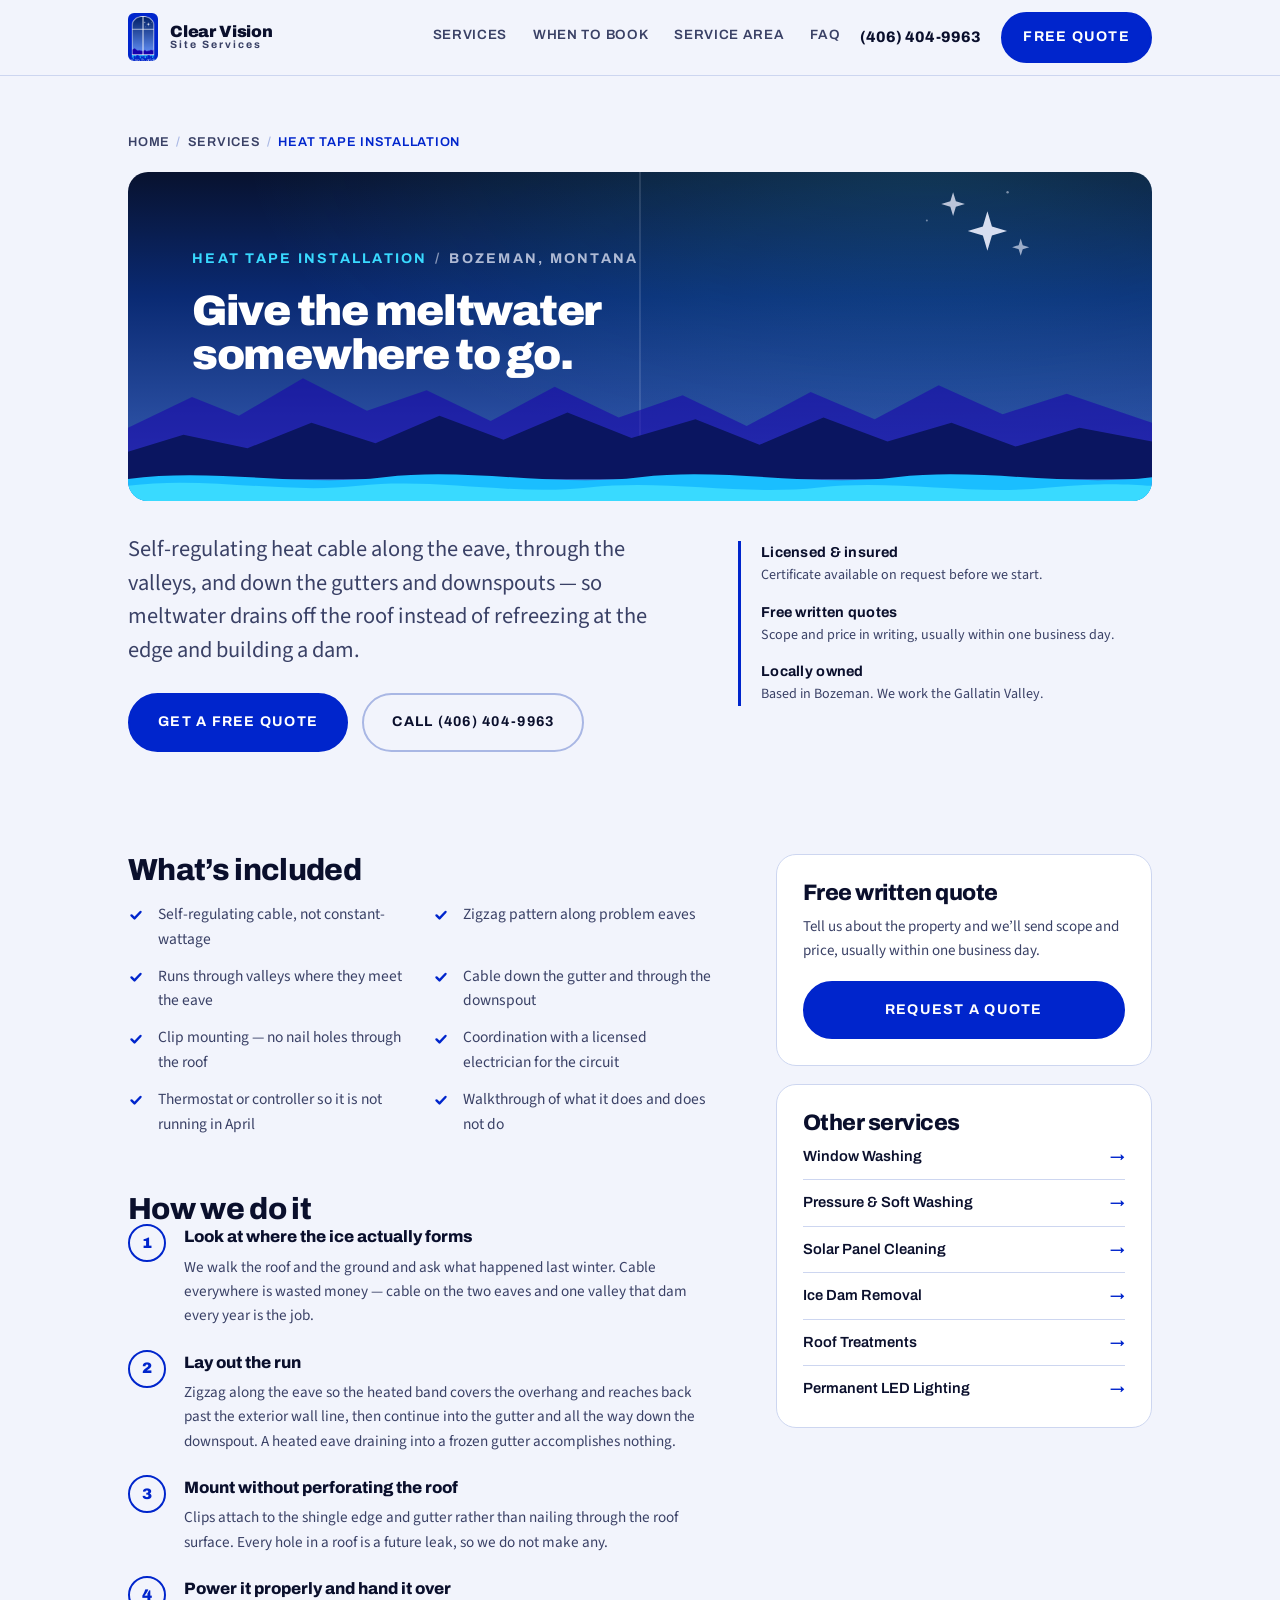
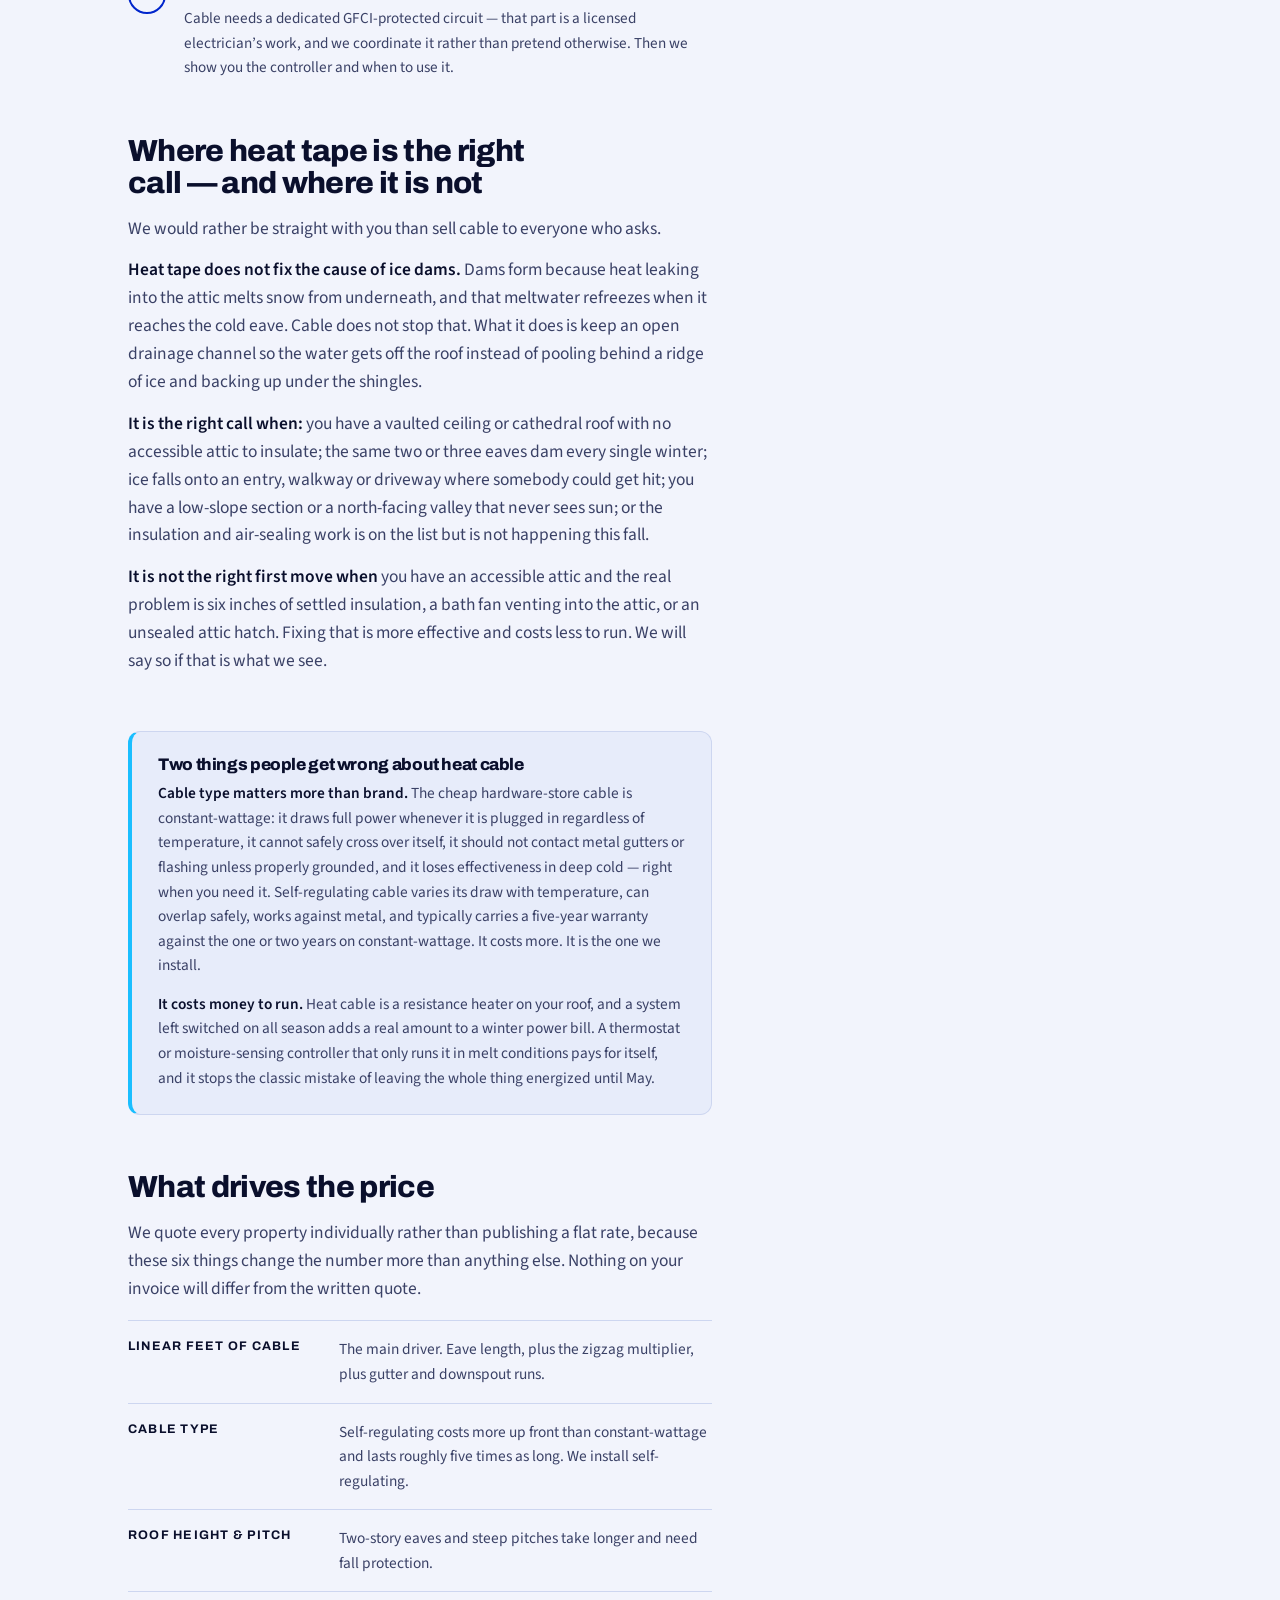
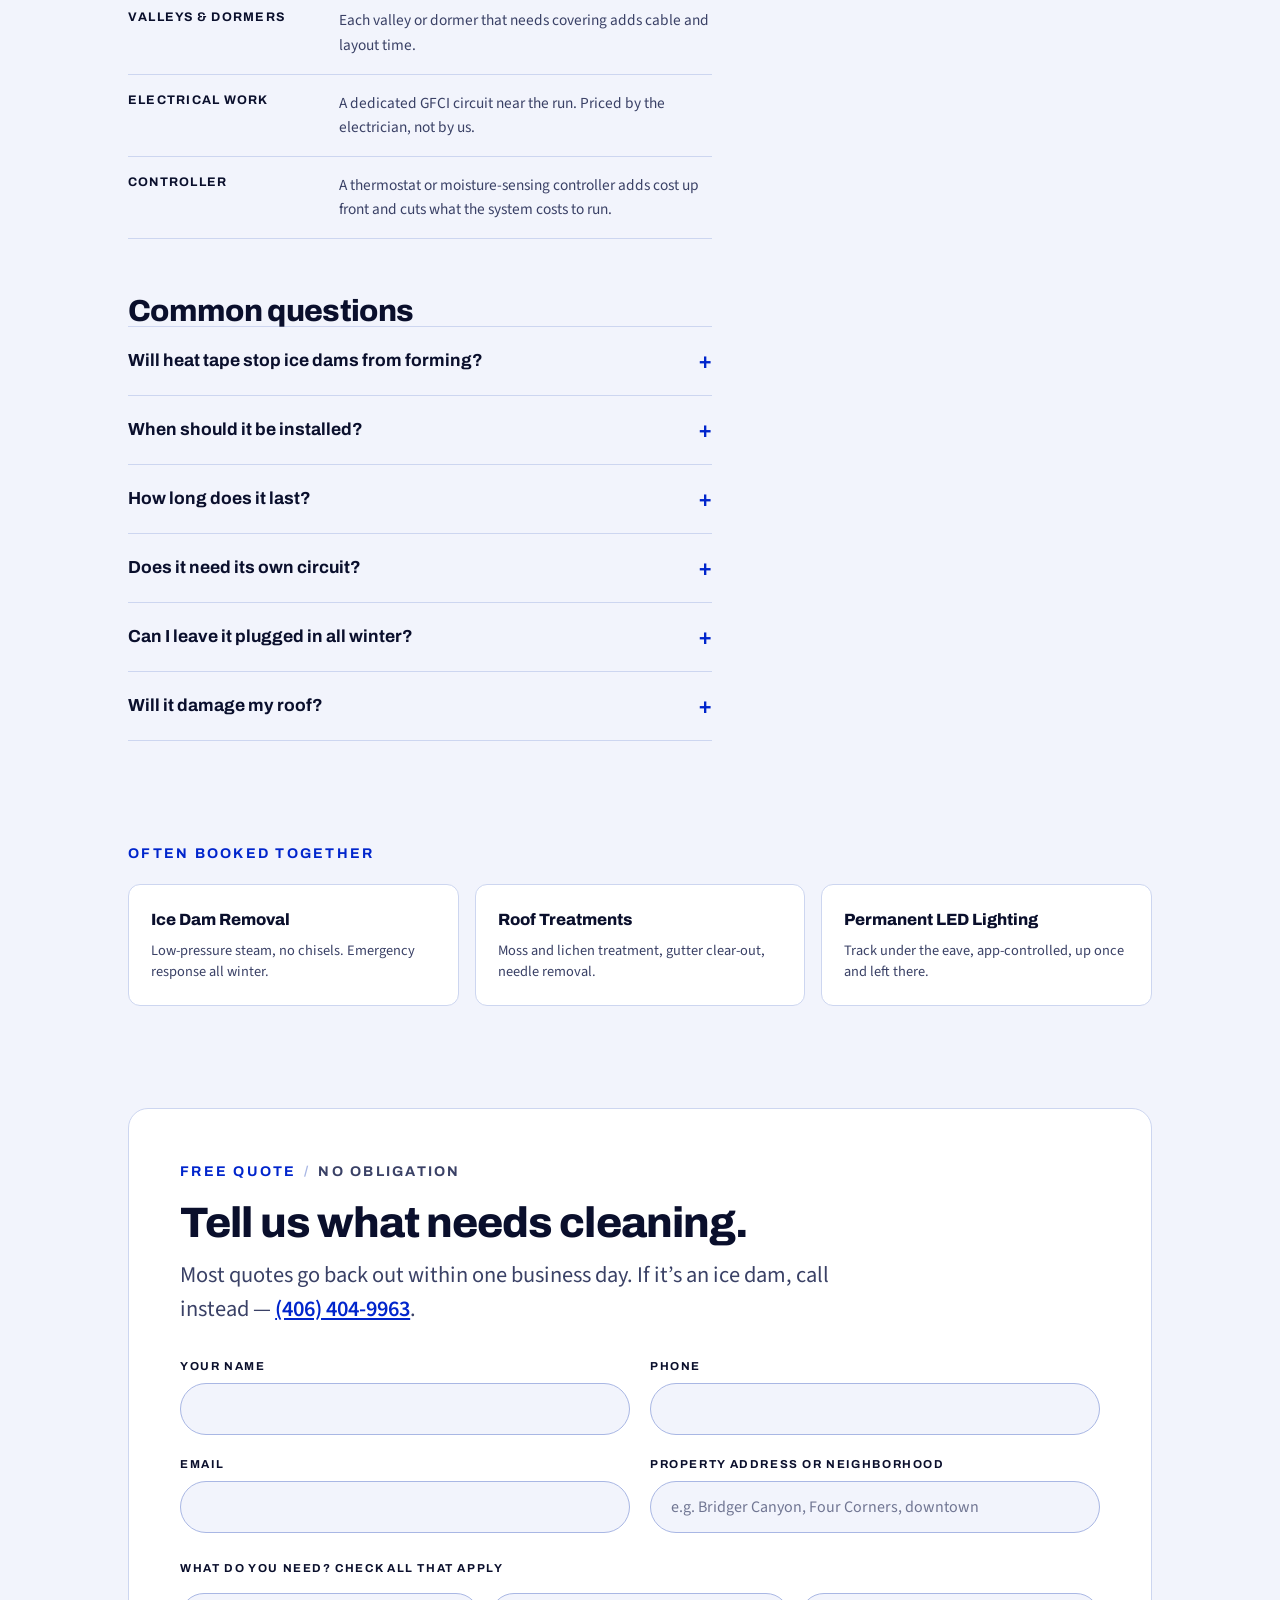
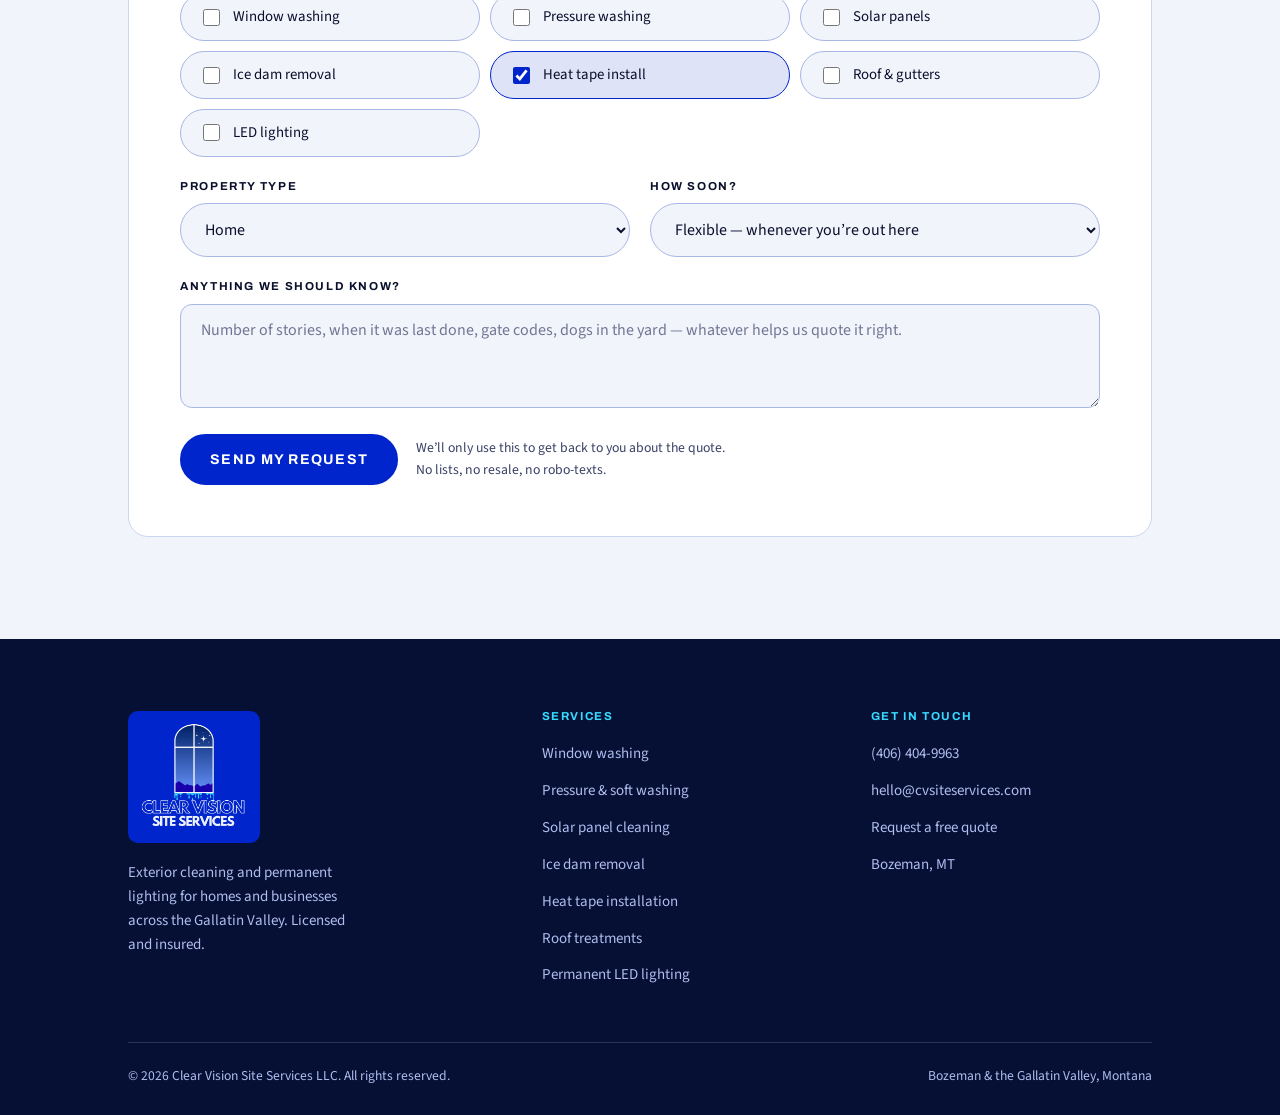
==== heat-tape-installation.html @ 385324b5 "Initial commit: nine-page site with real contact info Fill in phone, email, and domain across all pa" ====
<!doctype html>
<html lang="en">
<head>
<meta charset="utf-8">
<meta name="viewport" content="width=device-width, initial-scale=1">
<title>Heat Tape &amp; Roof De-Icing Cable Installation in Bozeman, MT | Clear Vision Site Services</title>
<meta name="description" content="Heat tape and roof de-icing cable installation in Bozeman and the Gallatin Valley. Self-regulating cable on eaves, valleys, gutters and downspouts. Installed before the first hard freeze.">
<link rel="canonical" href="https://cvsiteservices.com/heat-tape-installation.html">
<link rel="icon" href="assets/favicon.png">
<meta property="og:title" content="Heat Tape & Roof De-Icing Cable Installation in Bozeman, MT | Clear Vision Site Services">
<meta property="og:description" content="Heat tape and roof de-icing cable installation in Bozeman and the Gallatin Valley. Self-regulating cable on eaves, valleys, gutters and downspouts. Installed before the first hard freeze.">
<meta property="og:image" content="assets/logo.png">
<meta property="og:type" content="website">
<link rel="preconnect" href="https://fonts.googleapis.com">
<link rel="preconnect" href="https://fonts.gstatic.com" crossorigin>
<link rel="stylesheet" href="https://fonts.googleapis.com/css2?family=Archivo:wght@500;600;700;800;900&family=Source+Sans+3:ital,wght@0,400;0,600;0,700;1,400&display=swap">
<link rel="stylesheet" href="assets/site.css">
</head>
<body>

<header class="site-header">
  <div class="wrap header-inner">
    <a class="brand" href="index.html">
      <img src="assets/mark.png" alt="">
      <span class="brand-name">
        <span class="l1">Clear Vision</span>
        <span class="l2">Site Services</span>
      </span>
    </a>
    <nav class="nav" aria-label="Main">
      <a href="index.html#services">Services</a>
      <a href="index.html#seasons">When to book</a>
      <a href="index.html#area">Service area</a>
      <a href="#faq">FAQ</a>
    </nav>
    <a class="header-phone" href="tel:+14064049963">(406) 404-9963</a>
    <a class="btn btn-primary header-cta" href="#quote">Free quote</a>
  </div>
</header>

<main id="top">

  <section class="section hero">
    <div class="wrap">
      <nav class="breadcrumb" aria-label="Breadcrumb">
        <a href="index.html">Home</a>
        <span class="sep">/</span>
        <a href="index.html#services">Services</a>
        <span class="sep">/</span>
        <span aria-current="page">Heat Tape Installation</span>
      </nav>

      <div class="window window-sm">
        <svg class="stars" viewBox="0 0 420 300" aria-hidden="true" fill="none">
          <path d="M300 78l9 30 30 9-30 9-9 30-9-30-30-9 30-9 9-30z" fill="#EEF1FF"/>
          <path d="M232 40l5.5 18 18 5.5-18 5.5-5.5 18-5.5-18-18-5.5 18-5.5 5.5-18z" fill="#EEF1FF" opacity=".85"/>
          <path d="M366 132l4 13 13 4-13 4-4 13-4-13-13-4 13-4 4-13z" fill="#EEF1FF" opacity=".7"/>
          <circle cx="180" cy="96" r="2" fill="#EEF1FF" opacity=".5"/>
          <circle cx="340" cy="40" r="2.4" fill="#EEF1FF" opacity=".55"/>
        </svg>
        <div class="window-content">
          <p class="eyebrow" style="color:var(--cyan)"><span>Heat Tape Installation</span><span style="color:rgba(238,241,255,.55)">/</span><span style="color:rgba(238,241,255,.72)">Bozeman, Montana</span></p>
          <h1>Give the meltwater somewhere to go.</h1>
        </div>
        <svg class="ridge" viewBox="0 0 1200 150" preserveAspectRatio="none" aria-hidden="true">
          <path d="M0 150V90L75 54 130 76 205 32 280 70 350 46 425 82 500 42 575 78 650 52 725 88 800 48 875 80 950 40 1025 74 1100 50 1200 84V150Z" fill="#1801AD" opacity=".55"/>
          <path d="M0 150V118L65 98 140 114 215 84 290 108 365 76 440 104 515 72 590 102 665 80 740 110 815 78 890 106 965 84 1040 112 1115 90 1200 106V150Z" fill="#0A1560"/>
        </svg>
        <svg class="drips" viewBox="0 0 1200 60" preserveAspectRatio="none" aria-hidden="true">
          <path d="M0 60V34C100 20 200 44 300 32 400 20 500 44 600 32 700 20 800 44 900 32 1000 20 1100 44 1200 32V60z" fill="#1ABEFF"/>
          <path d="M0 60V42C90 30 180 52 270 42 360 32 450 54 540 44 630 34 720 54 810 44 900 34 990 54 1080 44 1140 38 1170 40 1200 42V60z" fill="#39DAFF"/>
        </svg>
      </div>

      <div class="hero-below">
        <div>
          <p class="lede">Self-regulating heat cable along the eave, through the valleys, and down the gutters and downspouts — so meltwater drains off the roof instead of refreezing at the edge and building a dam.</p>
          <div class="hero-actions">
            <a class="btn btn-primary" href="#quote">Get a free quote</a>
            <a class="btn btn-ghost" href="tel:+14064049963">Call (406) 404-9963</a>
          </div>
        </div>
        <div class="trust">
          <div>Licensed &amp; insured <span>Certificate available on request before we start.</span></div>
          <div>Free written quotes <span>Scope and price in writing, usually within one business day.</span></div>
          <div>Locally owned <span>Based in Bozeman. We work the Gallatin Valley.</span></div>
        </div>
      </div>
    </div>
  </section>

  <section class="section" style="padding-top:0">
    <div class="wrap">
      <div class="svc-body">
        <div class="prose">

          <div>
            <h2>What&rsquo;s included</h2>
            <ul class="checklist">
              <li>Self-regulating cable, not constant-wattage</li>
              <li>Zigzag pattern along problem eaves</li>
              <li>Runs through valleys where they meet the eave</li>
              <li>Cable down the gutter and through the downspout</li>
              <li>Clip mounting — no nail holes through the roof</li>
              <li>Coordination with a licensed electrician for the circuit</li>
              <li>Thermostat or controller so it is not running in April</li>
              <li>Walkthrough of what it does and does not do</li>
            </ul>
          </div>

          <div>
            <h2>How we do it</h2>
            <ol class="method">
              <li><div><strong>Look at where the ice actually forms</strong><span>We walk the roof and the ground and ask what happened last winter. Cable everywhere is wasted money — cable on the two eaves and one valley that dam every year is the job.</span></div></li>
              <li><div><strong>Lay out the run</strong><span>Zigzag along the eave so the heated band covers the overhang and reaches back past the exterior wall line, then continue into the gutter and all the way down the downspout. A heated eave draining into a frozen gutter accomplishes nothing.</span></div></li>
              <li><div><strong>Mount without perforating the roof</strong><span>Clips attach to the shingle edge and gutter rather than nailing through the roof surface. Every hole in a roof is a future leak, so we do not make any.</span></div></li>
              <li><div><strong>Power it properly and hand it over</strong><span>Cable needs a dedicated GFCI-protected circuit — that part is a licensed electrician’s work, and we coordinate it rather than pretend otherwise. Then we show you the controller and when to use it.</span></div></li>
            </ol>
          </div>

          <div>
            <h2>Where heat tape is the right call — and where it is not</h2>
            <p>We would rather be straight with you than sell cable to everyone who asks.</p>
            <p><strong>Heat tape does not fix the cause of ice dams.</strong> Dams form because heat leaking into the attic melts snow from underneath, and that meltwater refreezes when it reaches the cold eave. Cable does not stop that. What it does is keep an open drainage channel so the water gets off the roof instead of pooling behind a ridge of ice and backing up under the shingles.</p>
            <p><strong>It is the right call when:</strong> you have a vaulted ceiling or cathedral roof with no accessible attic to insulate; the same two or three eaves dam every single winter; ice falls onto an entry, walkway or driveway where somebody could get hit; you have a low-slope section or a north-facing valley that never sees sun; or the insulation and air-sealing work is on the list but is not happening this fall.</p>
            <p><strong>It is not the right first move when</strong> you have an accessible attic and the real problem is six inches of settled insulation, a bath fan venting into the attic, or an unsealed attic hatch. Fixing that is more effective and costs less to run. We will say so if that is what we see.</p>
          </div>

          <div class="callout">
            <h3>Two things people get wrong about heat cable</h3>
            <p><strong>Cable type matters more than brand.</strong> The cheap hardware-store cable is constant-wattage: it draws full power whenever it is plugged in regardless of temperature, it cannot safely cross over itself, it should not contact metal gutters or flashing unless properly grounded, and it loses effectiveness in deep cold — right when you need it. Self-regulating cable varies its draw with temperature, can overlap safely, works against metal, and typically carries a five-year warranty against the one or two years on constant-wattage. It costs more. It is the one we install.</p>
            <p><strong>It costs money to run.</strong> Heat cable is a resistance heater on your roof, and a system left switched on all season adds a real amount to a winter power bill. A thermostat or moisture-sensing controller that only runs it in melt conditions pays for itself, and it stops the classic mistake of leaving the whole thing energized until May.</p>
          </div>

          <div>
            <h2>What drives the price</h2>
            <p>We quote every property individually rather than publishing a flat rate, because these six things change the number more than anything else. Nothing on your invoice will differ from the written quote.</p>
            <ul class="factors">
              <li><span class="k">Linear feet of cable</span><span class="v">The main driver. Eave length, plus the zigzag multiplier, plus gutter and downspout runs.</span></li>
              <li><span class="k">Cable type</span><span class="v">Self-regulating costs more up front than constant-wattage and lasts roughly five times as long. We install self-regulating.</span></li>
              <li><span class="k">Roof height &amp; pitch</span><span class="v">Two-story eaves and steep pitches take longer and need fall protection.</span></li>
              <li><span class="k">Valleys &amp; dormers</span><span class="v">Each valley or dormer that needs covering adds cable and layout time.</span></li>
              <li><span class="k">Electrical work</span><span class="v">A dedicated GFCI circuit near the run. Priced by the electrician, not by us.</span></li>
              <li><span class="k">Controller</span><span class="v">A thermostat or moisture-sensing controller adds cost up front and cuts what the system costs to run.</span></li>
            </ul>
          </div>

          <div id="faq">
            <h2>Common questions</h2>
      <details>
        <summary>Will heat tape stop ice dams from forming?</summary>
        <p>Not on its own, and nobody should tell you otherwise. It keeps a drainage channel open through and under the snow so meltwater can leave the roof instead of building a dam. On a house whose real problem is attic heat loss, cable manages the symptom — air sealing and insulation address the cause. Where there is no accessible attic, or where the fix is not happening this year, managing the symptom is a legitimate choice.</p>
      </details>
      <details>
        <summary>When should it be installed?</summary>
        <p>September or October, before the first hard freeze. Installing cable on an iced roof is slower, more expensive and harder to do well. If you are already dealing with a dam, we remove that first and install afterward.</p>
      </details>
      <details>
        <summary>How long does it last?</summary>
        <p>Self-regulating cable is generally expected to run about ten years, with manufacturer warranties commonly around five. Constant-wattage cable typically carries a one- to two-year warranty, which tells you most of what you need to know about the difference.</p>
      </details>
      <details>
        <summary>Does it need its own circuit?</summary>
        <p>Yes — a dedicated, GFCI-protected circuit. That is licensed electrical work. We handle the cable and the layout, and coordinate the electrical rather than doing it ourselves.</p>
      </details>
      <details>
        <summary>Can I leave it plugged in all winter?</summary>
        <p>You can, and it will cost you. A thermostat or moisture-sensing controller runs it only in the conditions that actually cause dams, which is most of the benefit for a fraction of the energy. We include a controller in the quote unless you tell us not to.</p>
      </details>
      <details>
        <summary>Will it damage my roof?</summary>
        <p>Not the way we mount it. Cable attaches with clips at the shingle edge and gutter — no fasteners driven through the roof surface. Self-regulating cable is also safe where it overlaps and where it contacts metal, which is where badly installed constant-wattage cable causes trouble.</p>
      </details>
          </div>

        </div>

        <aside class="rail">
          <div class="rail-card">
            <h3>Free written quote</h3>
            <p>Tell us about the property and we&rsquo;ll send scope and price, usually within one business day.</p>
            <a class="btn btn-primary" href="#quote">Request a quote</a>
          </div>
          <div class="rail-card">
            <h3>Other services</h3>
            <ul class="rail-list">
      <li><a href="window-washing.html">Window Washing</a></li>
      <li><a href="pressure-washing.html">Pressure &amp; Soft Washing</a></li>
      <li><a href="solar-panel-cleaning.html">Solar Panel Cleaning</a></li>
      <li><a href="ice-dam-removal.html">Ice Dam Removal</a></li>
      <li><a href="roof-treatments.html">Roof Treatments</a></li>
      <li><a href="permanent-led-lighting.html">Permanent LED Lighting</a></li>
            </ul>
          </div>
        </aside>
      </div>
    </div>
  </section>

  <section class="section" style="padding-top:0">
    <div class="wrap">
      <p class="eyebrow"><span>Often booked together</span></p>
      <div class="related">
      <a class="rel" href="ice-dam-removal.html">
        <strong>Ice Dam Removal</strong>
        <span>Low-pressure steam, no chisels. Emergency response all winter.</span>
      </a>
      <a class="rel" href="roof-treatments.html">
        <strong>Roof Treatments</strong>
        <span>Moss and lichen treatment, gutter clear-out, needle removal.</span>
      </a>
      <a class="rel" href="permanent-led-lighting.html">
        <strong>Permanent LED Lighting</strong>
        <span>Track under the eave, app-controlled, up once and left there.</span>
      </a>
      </div>
    </div>
  </section>

  <section class="section" id="quote" style="padding-top:0">
    <div class="wrap">
      <div class="quote">
        <p class="eyebrow"><span>Free quote</span><span class="sep">/</span><span class="muted">No obligation</span></p>
        <h2 style="font-size:var(--step-3)">Tell us what needs cleaning.</h2>
        <p class="lede" style="margin-top:14px">Most quotes go back out within one business day. If it&rsquo;s an ice dam, call instead &mdash; <a href="tel:+14064049963" style="color:var(--accent);font-weight:600">(406) 404-9963</a>.</p>

        <form class="form-grid" action="https://formspree.io/f/YOUR_FORM_ID" method="POST">
          <input type="hidden" name="_subject" value="New quote request &mdash; Heat Tape Installation">
          <input type="hidden" name="_next" value="thank-you.html">
          <input type="hidden" name="page" value="heat-tape-installation">
          <div class="hp" aria-hidden="true">
            <label for="company-website">Leave this field empty</label>
            <input id="company-website" type="text" name="_gotcha" tabindex="-1" autocomplete="off">
          </div>

          <div class="field">
            <label for="name">Your name</label>
            <input id="name" name="name" type="text" autocomplete="name" required>
          </div>
          <div class="field">
            <label for="phone">Phone</label>
            <input id="phone" name="phone" type="tel" autocomplete="tel" required>
          </div>
          <div class="field">
            <label for="email">Email</label>
            <input id="email" name="email" type="email" autocomplete="email" required>
          </div>
          <div class="field">
            <label for="address">Property address or neighborhood</label>
            <input id="address" name="address" type="text" placeholder="e.g. Bridger Canyon, Four Corners, downtown">
          </div>

          <fieldset>
            <span class="legend">What do you need? Check all that apply</span>
            <div class="checks">
              <label class="check"><input type="checkbox" name="services" value="Window washing"> Window washing</label>
              <label class="check"><input type="checkbox" name="services" value="Pressure / soft washing"> Pressure washing</label>
              <label class="check"><input type="checkbox" name="services" value="Solar panel cleaning"> Solar panels</label>
              <label class="check"><input type="checkbox" name="services" value="Ice dam removal"> Ice dam removal</label>
              <label class="check"><input type="checkbox" name="services" value="Heat tape installation" checked> Heat tape install</label>
              <label class="check"><input type="checkbox" name="services" value="Roof treatment / gutters"> Roof &amp; gutters</label>
              <label class="check"><input type="checkbox" name="services" value="Permanent LED lighting"> LED lighting</label>
            </div>
          </fieldset>

          <div class="field">
            <label for="property">Property type</label>
            <select id="property" name="property_type">
              <option>Home</option>
              <option>Commercial / storefront</option>
              <option>HOA or multi-unit</option>
              <option>Other</option>
            </select>
          </div>
          <div class="field">
            <label for="timing">How soon?</label>
            <select id="timing" name="timing">
              <option>Flexible &mdash; whenever you&rsquo;re out here</option>
              <option>Within the next two weeks</option>
              <option>This week</option>
              <option>Urgent / active leak</option>
            </select>
          </div>

          <div class="field full">
            <label for="notes">Anything we should know?</label>
            <textarea id="notes" name="notes" placeholder="Number of stories, when it was last done, gate codes, dogs in the yard &mdash; whatever helps us quote it right."></textarea>
          </div>

          <div class="form-footer">
            <button class="btn btn-primary" type="submit">Send my request</button>
            <p class="form-note">We&rsquo;ll only use this to get back to you about the quote. No lists, no resale, no robo-texts.</p>
          </div>
        </form>
      </div>
    </div>
  </section>

</main>

<footer class="site-footer">
  <div class="wrap">
    <div class="footer-top">
      <div class="footer-brand">
        <img src="assets/logo.png" alt="Clear Vision Site Services">
        <p>Exterior cleaning and permanent lighting for homes and businesses across the Gallatin Valley. Licensed and insured.</p>
      </div>
      <div>
        <h4>Services</h4>
        <ul class="footer-services">
          <li><a href="window-washing.html">Window washing</a></li>
          <li><a href="pressure-washing.html">Pressure &amp; soft washing</a></li>
          <li><a href="solar-panel-cleaning.html">Solar panel cleaning</a></li>
          <li><a href="ice-dam-removal.html">Ice dam removal</a></li>
          <li><a href="heat-tape-installation.html">Heat tape installation</a></li>
          <li><a href="roof-treatments.html">Roof treatments</a></li>
          <li><a href="permanent-led-lighting.html">Permanent LED lighting</a></li>
        </ul>
      </div>
      <div>
        <h4>Get in touch</h4>
        <ul>
          <li><a href="tel:+14064049963">(406) 404-9963</a></li>
          <li><a href="mailto:hello@cvsiteservices.com">hello@cvsiteservices.com</a></li>
          <li><a href="#quote">Request a free quote</a></li>
          <li><span style="color:var(--on-dark-2);font-size:.94rem">Bozeman, MT</span></li>
        </ul>
      </div>
    </div>
    <div class="footer-bottom">
      <span>&copy; 2026 Clear Vision Site Services LLC. All rights reserved.</span>
      <span>Bozeman &amp; the Gallatin Valley, Montana</span>
    </div>
  </div>
</footer>

<script type="application/ld+json">
{
  "@context":"https://schema.org",
  "@type":"Service",
  "name":"Heat Tape Installation",
  "serviceType":"Heat Tape Installation",
  "description":"Heat tape and roof de-icing cable installation in Bozeman and the Gallatin Valley. Self-regulating cable on eaves, valleys, gutters and downspouts. Installed before the first hard freeze.",
  "url":"https://cvsiteservices.com/heat-tape-installation.html",
  "areaServed":[
    {"@type":"City","name":"Bozeman"},{"@type":"City","name":"Belgrade"},
    {"@type":"City","name":"Four Corners"},{"@type":"City","name":"Gallatin Gateway"},
    {"@type":"City","name":"Manhattan"},{"@type":"City","name":"Three Forks"},
    {"@type":"City","name":"Big Sky"},{"@type":"City","name":"Livingston"}
  ],
  "provider":{
    "@type":"HomeAndConstructionBusiness",
    "name":"Clear Vision Site Services LLC",
    "telephone":"+1-406-000-0000",
    "email":"hello@cvsiteservices.com",
    "url":"https://cvsiteservices.com",
    "address":{"@type":"PostalAddress","addressLocality":"Bozeman","addressRegion":"MT","addressCountry":"US"}
  }
}
</script>
<script type="application/ld+json">
{
  "@context":"https://schema.org","@type":"BreadcrumbList",
  "itemListElement":[
    {"@type":"ListItem","position":1,"name":"Home","item":"https://cvsiteservices.com/"},
    {"@type":"ListItem","position":2,"name":"Services","item":"https://cvsiteservices.com/#services"},
    {"@type":"ListItem","position":3,"name":"Heat Tape Installation","item":"https://cvsiteservices.com/heat-tape-installation.html"}
  ]
}
</script>
<script type="application/ld+json">
{
  "@context": "https://schema.org",
  "@type": "FAQPage",
  "mainEntity": [
    {
      "@type": "Question",
      "name": "Will heat tape stop ice dams from forming?",
      "acceptedAnswer": {
        "@type": "Answer",
        "text": "Not on its own, and nobody should tell you otherwise. It keeps a drainage channel open through and under the snow so meltwater can leave the roof instead of building a dam. On a house whose real problem is attic heat loss, cable manages the symptom \u2014 air sealing and insulation address the cause. Where there is no accessible attic, or where the fix is not happening this year, managing the symptom is a legitimate choice."
      }
    },
    {
      "@type": "Question",
      "name": "When should it be installed?",
      "acceptedAnswer": {
        "@type": "Answer",
        "text": "September or October, before the first hard freeze. Installing cable on an iced roof is slower, more expensive and harder to do well. If you are already dealing with a dam, we remove that first and install afterward."
      }
    },
    {
      "@type": "Question",
      "name": "How long does it last?",
      "acceptedAnswer": {
        "@type": "Answer",
        "text": "Self-regulating cable is generally expected to run about ten years, with manufacturer warranties commonly around five. Constant-wattage cable typically carries a one- to two-year warranty, which tells you most of what you need to know about the difference."
      }
    },
    {
      "@type": "Question",
      "name": "Does it need its own circuit?",
      "acceptedAnswer": {
        "@type": "Answer",
        "text": "Yes \u2014 a dedicated, GFCI-protected circuit. That is licensed electrical work. We handle the cable and the layout, and coordinate the electrical rather than doing it ourselves."
      }
    },
    {
      "@type": "Question",
      "name": "Can I leave it plugged in all winter?",
      "acceptedAnswer": {
        "@type": "Answer",
        "text": "You can, and it will cost you. A thermostat or moisture-sensing controller runs it only in the conditions that actually cause dams, which is most of the benefit for a fraction of the energy. We include a controller in the quote unless you tell us not to."
      }
    },
    {
      "@type": "Question",
      "name": "Will it damage my roof?",
      "acceptedAnswer": {
        "@type": "Answer",
        "text": "Not the way we mount it. Cable attaches with clips at the shingle edge and gutter \u2014 no fasteners driven through the roof surface. Self-regulating cable is also safe where it overlaps and where it contacts metal, which is where badly installed constant-wattage cable causes trouble."
      }
    }
  ]
}
</script>

</body>
</html>
---- assets/site.css ----
/* ============ TOKENS ============ */
:root{
  --brand:#0025CC;        /* logo royal blue */
  --brand-deep:#1801AD;   /* logo indigo */
  --night:#0A2A73;        /* logo night sky */
  --mid:#3C63BC;          /* logo window gradient */
  --cyan:#39DAFF;         /* squeegee drip */
  --cyan-deep:#1ABEFF;

  --ground:#F2F4FC;       /* cool off-white */
  --surface:#FFFFFF;
  --surface-2:#E7ECFA;
  --ink:#0A0F2C;
  --ink-2:#3A4166;        /* blue-biased secondary */
  --line:#CDD6F0;
  --line-strong:#A9B7E4;

  --on-dark:#EEF1FF;
  --on-dark-2:#B1BCEF;

  --accent:var(--brand);
  --accent-ink:#FFFFFF;

  --radius:20px;
  --radius-sm:12px;
  --pill:999px;
  --maxw:1120px;
  --gut:clamp(18px,5vw,48px);

  --step--1:clamp(.82rem,.8rem + .1vw,.88rem);
  --step-0:clamp(1rem,.97rem + .16vw,1.09rem);
  --step-1:clamp(1.2rem,1.13rem + .34vw,1.4rem);
  --step-2:clamp(1.5rem,1.36rem + .68vw,2rem);
  --step-3:clamp(1.95rem,1.7rem + 1.2vw,2.85rem);
  --step-4:clamp(2.4rem,1.9rem + 2.4vw,4.3rem);
}
@media (prefers-color-scheme:dark){
  :root:not([data-theme="light"]){
    --ground:#070B1E;
    --surface:#0E142E;
    --surface-2:#161E40;
    --ink:#EEF1FF;
    --ink-2:#A3AEDC;
    --line:#252E55;
    --line-strong:#37426F;
    --accent:#6B8AFF;
    --accent-ink:#050818;
    --night:#0B1C4D;
  }
}
:root[data-theme="dark"]{
  --ground:#070B1E;
  --surface:#0E142E;
  --surface-2:#161E40;
  --ink:#EEF1FF;
  --ink-2:#A3AEDC;
  --line:#252E55;
  --line-strong:#37426F;
  --accent:#6B8AFF;
  --accent-ink:#050818;
  --night:#0B1C4D;
}

/* ============ BASE ============ */
*,*::before,*::after{box-sizing:border-box}
html{scroll-behavior:smooth}
@media (prefers-reduced-motion:reduce){
  html{scroll-behavior:auto}
  *,*::before,*::after{animation-duration:.001ms !important;transition-duration:.001ms !important}
}
body{
  margin:0;
  background:var(--ground);
  color:var(--ink);
  font-family:"Source Sans 3",ui-sans-serif,system-ui,-apple-system,Segoe UI,Roboto,sans-serif;
  font-size:var(--step-0);
  line-height:1.6;
  -webkit-font-smoothing:antialiased;
}
img{max-width:100%;display:block}
a{color:inherit}
h1,h2,h3,h4{
  font-family:Archivo,ui-sans-serif,system-ui,Segoe UI,Roboto,sans-serif;
  font-weight:800;
  letter-spacing:-.022em;
  line-height:1.04;
  text-wrap:balance;
  margin:0;
}
p{margin:0}
:focus-visible{outline:3px solid var(--cyan);outline-offset:2px;border-radius:4px}

.wrap{width:100%;max-width:var(--maxw);margin-inline:auto;padding-inline:var(--gut)}
.section{padding-block:clamp(56px,8vw,104px)}

.eyebrow{
  font-family:Archivo,sans-serif;font-weight:700;font-size:var(--step--1);
  letter-spacing:.16em;text-transform:uppercase;color:var(--accent);
  display:flex;flex-wrap:wrap;align-items:center;gap:.55em;margin-bottom:18px;
}
.eyebrow .sep{color:var(--line-strong)}
.eyebrow .muted{color:var(--ink-2)}

.lede{font-size:var(--step-1);color:var(--ink-2);max-width:62ch;line-height:1.5}

/* ============ BUTTONS ============ */
.btn{
  display:inline-flex;align-items:center;justify-content:center;gap:.5em;
  font-family:Archivo,sans-serif;font-weight:700;font-size:var(--step--1);
  letter-spacing:.09em;text-transform:uppercase;text-decoration:none;
  padding:16px 28px;border-radius:var(--pill);border:2px solid transparent;
  cursor:pointer;transition:transform .16s ease,background .16s ease,color .16s ease,border-color .16s ease;
}
.btn-primary{background:var(--accent);color:var(--accent-ink);border-color:var(--accent)}
.btn-primary:hover{transform:translateY(-2px);background:var(--brand-deep);border-color:var(--brand-deep)}
.btn-ghost{background:transparent;color:var(--ink);border-color:var(--line-strong)}
.btn-ghost:hover{border-color:var(--ink);transform:translateY(-2px)}
.btn-onwindow{background:var(--cyan);color:#04122B;border-color:var(--cyan)}
.btn-onwindow:hover{transform:translateY(-2px);background:#7AE7FF;border-color:#7AE7FF}
.btn-outline-light{background:transparent;color:#fff;border-color:rgba(255,255,255,.55)}
.btn-outline-light:hover{border-color:#fff;transform:translateY(-2px)}

/* ============ HEADER ============ */
.site-header{
  position:sticky;top:0;z-index:50;
  background:color-mix(in srgb,var(--ground) 88%,transparent);
  backdrop-filter:blur(12px);
  border-bottom:1px solid var(--line);
}
.header-inner{display:flex;align-items:center;gap:20px;padding-block:12px}
.brand{display:flex;align-items:center;gap:12px;text-decoration:none;margin-right:auto}
.brand img{width:30px;height:48px;object-fit:cover;border-radius:6px}
.brand-name{font-family:Archivo,sans-serif;font-weight:900;line-height:.98;letter-spacing:-.01em}
.brand-name .l1{display:block;font-size:1.02rem;color:var(--ink)}
.brand-name .l2{display:block;font-size:.66rem;letter-spacing:.19em;color:var(--ink-2);font-weight:700}
.nav{display:flex;gap:26px;align-items:center}
.nav a{
  font-family:Archivo,sans-serif;font-weight:600;font-size:.84rem;letter-spacing:.05em;
  text-transform:uppercase;text-decoration:none;color:var(--ink-2);
  padding-bottom:3px;border-bottom:2px solid transparent;
}
.nav a:hover{color:var(--ink);border-bottom-color:var(--accent)}
.header-phone{
  font-family:Archivo,sans-serif;font-weight:800;font-size:.95rem;text-decoration:none;
  color:var(--ink);white-space:nowrap;
}
.header-phone:hover{color:var(--accent)}
.header-cta{padding:12px 20px}
@media (max-width:900px){ .nav{display:none} }
@media (max-width:560px){ .header-cta{display:none} }

/* ============ HERO / THE WINDOW ============ */
.hero{padding-top:clamp(34px,5vw,56px)}
.window{
  position:relative;overflow:hidden;border-radius:var(--radius);
  background:
    radial-gradient(1100px 520px at 78% -6%, rgba(57,218,255,.18), transparent 62%),
    linear-gradient(180deg,#08122F 0%, var(--night) 38%, var(--mid) 100%);
  padding:clamp(34px,6vw,76px) clamp(24px,5vw,64px) clamp(104px,14vw,158px);
  isolation:isolate;
}
.window::before{ /* muntin bar — the window frame from the mark */
  content:"";position:absolute;inset:0;z-index:0;pointer-events:none;
  background:
    linear-gradient(90deg,transparent calc(50% - 1px),rgba(238,241,255,.13) calc(50% - 1px),rgba(238,241,255,.13) calc(50% + 1px),transparent calc(50% + 1px));
}
.stars{position:absolute;top:0;right:0;width:min(46%,420px);height:min(46%,300px);z-index:0;pointer-events:none;opacity:.9}
.ridge{position:absolute;left:0;right:0;bottom:26px;width:100%;height:auto;z-index:1;pointer-events:none;display:block}
.drips{position:absolute;left:0;right:0;bottom:0;width:100%;height:auto;z-index:2;pointer-events:none;display:block}
.window-content{position:relative;z-index:3;max-width:min(100%,760px)}
.window h1{color:#fff;font-size:var(--step-4);font-weight:900;letter-spacing:-.03em;max-width:15ch}
.window h1 em{font-style:normal;color:var(--cyan)}

.hero-below{display:grid;grid-template-columns:1.35fr 1fr;gap:clamp(24px,4vw,56px);align-items:start;margin-top:32px}
.hero-actions{display:flex;flex-wrap:wrap;gap:14px;margin-top:26px}
.trust{
  display:flex;flex-direction:column;gap:14px;
  border-left:3px solid var(--accent);padding-left:20px;margin-top:8px;
}
.trust div{font-family:Archivo,sans-serif;font-weight:700;font-size:.9rem;letter-spacing:.02em}
.trust span{display:block;font-family:"Source Sans 3",sans-serif;font-weight:400;font-size:.88rem;color:var(--ink-2);letter-spacing:0}
@media (max-width:820px){ .hero-below{grid-template-columns:1fr} .window-content{max-width:none} }

/* ============ SERVICES ============ */
.section-head{display:grid;grid-template-columns:1fr 1fr;gap:clamp(20px,4vw,56px);align-items:end;margin-bottom:clamp(34px,5vw,56px)}
.section-head h2{font-size:var(--step-3)}
@media (max-width:820px){ .section-head{grid-template-columns:1fr} }

.services{display:grid;grid-template-columns:repeat(3,1fr);gap:1px;background:var(--line);border:1px solid var(--line);border-radius:var(--radius);overflow:hidden}
.svc{background:var(--surface);padding:clamp(26px,3vw,36px);display:flex;flex-direction:column;gap:12px}
.svc-icon{width:34px;height:34px;color:var(--accent)}
.svc h3{font-size:var(--step-1);font-weight:800}
.svc p{color:var(--ink-2);font-size:.97rem}
.svc .when{
  margin-top:auto;padding-top:16px;
  font-family:Archivo,sans-serif;font-weight:700;font-size:.72rem;letter-spacing:.14em;text-transform:uppercase;color:var(--ink-2);
  display:flex;align-items:flex-start;gap:8px;line-height:1.5;
}
.svc .when::before{content:"";width:7px;height:7px;border-radius:50%;background:var(--cyan-deep);flex:none;margin-top:.42em}
@media (max-width:860px){ .services{grid-template-columns:repeat(2,1fr)} }
@media (max-width:560px){ .services{grid-template-columns:1fr} }

/* ============ DIFFERENCE BAND ============ */
.band{background:linear-gradient(160deg,var(--brand) 0%, var(--brand-deep) 78%);color:#fff}
.band h2{font-size:var(--step-3);color:#fff;max-width:20ch}
.band .lede{color:rgba(238,241,255,.82)}
.diffs{display:grid;grid-template-columns:repeat(3,1fr);gap:clamp(26px,4vw,48px);margin-top:clamp(34px,5vw,54px)}
.diff{border-top:2px solid rgba(238,241,255,.35);padding-top:20px}
.diff h3{font-size:var(--step-1);color:#fff;margin-bottom:10px}
.diff p{color:rgba(238,241,255,.8);font-size:.97rem}
@media (max-width:820px){ .diffs{grid-template-columns:1fr} }

/* ============ SEASONS (ordered — a real calendar) ============ */
.seasons{display:grid;grid-template-columns:repeat(4,1fr);gap:0;border:1px solid var(--line);border-radius:var(--radius);overflow:hidden;background:var(--surface)}
.season{padding:clamp(22px,2.6vw,30px);border-right:1px solid var(--line);display:flex;flex-direction:column;gap:10px}
.season:last-child{border-right:0}
.season .months{font-family:Archivo,sans-serif;font-weight:800;font-size:.7rem;letter-spacing:.16em;text-transform:uppercase;color:var(--accent)}
.season h3{font-size:var(--step-1)}
.season ul{margin:0;padding-left:18px;color:var(--ink-2);font-size:.94rem}
.season li{margin-bottom:5px}
.season .note{margin-top:auto;padding-top:14px;font-size:.86rem;color:var(--ink-2);font-style:italic}
@media (max-width:900px){ .seasons{grid-template-columns:repeat(2,1fr)} .season:nth-child(2){border-right:0} .season:nth-child(1),.season:nth-child(2){border-bottom:1px solid var(--line)} }
@media (max-width:520px){ .seasons{grid-template-columns:1fr} .season{border-right:0;border-bottom:1px solid var(--line)} .season:last-child{border-bottom:0} }

/* ============ STEPS ============ */
.steps{display:grid;grid-template-columns:repeat(3,1fr);gap:clamp(22px,3vw,40px)}
.step{display:flex;gap:18px;align-items:flex-start}
.step-num{
  flex:none;width:44px;height:44px;border-radius:50%;
  display:grid;place-items:center;background:var(--accent);color:var(--accent-ink);
  font-family:Archivo,sans-serif;font-weight:900;font-size:1.05rem;
}
.step h3{font-size:var(--step-1);margin-bottom:6px}
.step p{color:var(--ink-2);font-size:.95rem}
@media (max-width:820px){ .steps{grid-template-columns:1fr} }

/* ============ COMMERCIAL ============ */
.commercial{
  display:grid;grid-template-columns:1.4fr 1fr;gap:clamp(22px,4vw,48px);align-items:center;
  background:var(--surface-2);border:1px solid var(--line);border-radius:var(--radius);
  padding:clamp(28px,4vw,48px);
}
.commercial h2{font-size:var(--step-2);margin-bottom:12px}
.commercial p{color:var(--ink-2)}
.commercial .actions{display:flex;flex-wrap:wrap;gap:12px}
@media (max-width:760px){ .commercial{grid-template-columns:1fr} }

/* ============ FORM ============ */
.quote{background:var(--surface);border:1px solid var(--line);border-radius:var(--radius);padding:clamp(26px,4vw,52px)}
.form-grid{display:grid;grid-template-columns:1fr 1fr;gap:20px;margin-top:30px}
.field{display:flex;flex-direction:column;gap:8px}
.field.full{grid-column:1 / -1}
.field label,.legend{
  font-family:Archivo,sans-serif;font-weight:700;font-size:.72rem;letter-spacing:.14em;text-transform:uppercase;color:var(--ink);
}
.field input,.field select,.field textarea{
  font-family:"Source Sans 3",sans-serif;font-size:1rem;color:var(--ink);
  background:var(--ground);border:1px solid var(--line-strong);border-radius:var(--pill);
  padding:14px 20px;width:100%;
}
.field textarea{border-radius:var(--radius-sm);resize:vertical;min-height:104px}
.field input::placeholder,.field textarea::placeholder{color:var(--ink-2);opacity:.7}
fieldset{border:0;padding:0;margin:0;grid-column:1 / -1}
.checks{display:grid;grid-template-columns:repeat(3,1fr);gap:10px;margin-top:12px}
.check{
  display:flex;align-items:center;gap:10px;background:var(--ground);
  border:1px solid var(--line-strong);border-radius:var(--pill);padding:11px 18px;cursor:pointer;
  font-size:.93rem;transition:border-color .15s ease,background .15s ease;
}
.check:hover{border-color:var(--accent)}
.check input{accent-color:var(--accent);width:17px;height:17px;flex:none;cursor:pointer}
.check:has(input:checked){border-color:var(--accent);background:color-mix(in srgb,var(--accent) 8%,var(--ground))}
.form-footer{grid-column:1 / -1;display:flex;flex-wrap:wrap;align-items:center;gap:18px;margin-top:6px}
.form-note{font-size:.86rem;color:var(--ink-2);max-width:46ch}
.hp{position:absolute;left:-9999px;width:1px;height:1px;overflow:hidden}
@media (max-width:760px){ .form-grid{grid-template-columns:1fr} .checks{grid-template-columns:1fr 1fr} }
@media (max-width:480px){ .checks{grid-template-columns:1fr} }

/* ============ AREA + FAQ ============ */
.area-faq{display:grid;grid-template-columns:1fr 1.25fr;gap:clamp(30px,5vw,64px);align-items:start}
.towns{display:flex;flex-wrap:wrap;gap:9px;margin-top:20px}
.town{
  font-family:Archivo,sans-serif;font-weight:600;font-size:.84rem;
  border:1px solid var(--line-strong);border-radius:var(--pill);padding:7px 15px;color:var(--ink-2);
}
details{border-top:1px solid var(--line);padding:20px 0}
details:last-of-type{border-bottom:1px solid var(--line)}
summary{
  font-family:Archivo,sans-serif;font-weight:700;font-size:var(--step-0);cursor:pointer;
  list-style:none;display:flex;justify-content:space-between;align-items:center;gap:16px;
}
summary::-webkit-details-marker{display:none}
summary::after{content:"+";font-size:1.4rem;font-weight:700;color:var(--accent);flex:none;line-height:1}
details[open] summary::after{content:"\2013"}
details p{margin-top:12px;color:var(--ink-2);max-width:64ch}
@media (max-width:820px){ .area-faq{grid-template-columns:1fr} }

/* ============ FOOTER ============ */
.site-footer{background:#061034;color:var(--on-dark);padding-block:clamp(46px,6vw,72px) 28px}
.footer-top{display:grid;grid-template-columns:1.3fr 1fr 1fr;gap:clamp(26px,4vw,48px)}
.footer-brand img{width:132px;border-radius:10px;margin-bottom:18px}
.footer-brand p{color:var(--on-dark-2);font-size:.94rem;max-width:34ch}
.site-footer h4{font-family:Archivo,sans-serif;font-weight:700;font-size:.72rem;letter-spacing:.14em;text-transform:uppercase;color:var(--cyan);margin-bottom:16px}
.site-footer ul{list-style:none;margin:0;padding:0;display:flex;flex-direction:column;gap:9px}
.site-footer a{color:var(--on-dark-2);text-decoration:none;font-size:.94rem}
.site-footer a:hover{color:#fff}
.footer-bottom{
  margin-top:clamp(34px,5vw,54px);padding-top:22px;border-top:1px solid rgba(238,241,255,.16);
  display:flex;flex-wrap:wrap;justify-content:space-between;gap:12px;
  color:var(--on-dark-2);font-size:.85rem;
}
@media (max-width:760px){ .footer-top{grid-template-columns:1fr 1fr} .footer-brand{grid-column:1 / -1} }
@media (max-width:440px){ .footer-top{grid-template-columns:1fr} }

/* Placeholder highlighter — remove the class in production */
.tbd{background:rgba(255,206,0,.22);border-bottom:2px dotted #C79A00;padding:0 3px;border-radius:3px}

/* ============================================================
   SERVICE PAGE STYLES
   ============================================================ */

.breadcrumb{
  font-family:Archivo,sans-serif;font-weight:600;font-size:.8rem;letter-spacing:.06em;
  text-transform:uppercase;color:var(--ink-2);
  display:flex;flex-wrap:wrap;align-items:center;gap:.5em;margin-bottom:20px;
}
.breadcrumb a{text-decoration:none;color:var(--ink-2)}
.breadcrumb a:hover{color:var(--accent)}
.breadcrumb .sep{color:var(--line-strong)}
.breadcrumb [aria-current]{color:var(--accent)}

.window-sm{padding-bottom:clamp(74px,10vw,104px)}
.window-sm h1{font-size:var(--step-3);max-width:18ch}
.window-sm .ridge{bottom:22px}

/* two-column body: content + sticky rail */
.svc-body{display:grid;grid-template-columns:minmax(0,1.55fr) minmax(0,1fr);gap:clamp(30px,5vw,68px);align-items:start}
.rail{position:sticky;top:92px;display:flex;flex-direction:column;gap:18px}
.rail-card{background:var(--surface);border:1px solid var(--line);border-radius:var(--radius);padding:26px}
.rail-card h3{font-size:var(--step-1);margin-bottom:10px}
.rail-card p{color:var(--ink-2);font-size:.94rem;margin-bottom:18px}
.rail-card .btn{width:100%}
.rail-list{list-style:none;margin:0;padding:0;display:flex;flex-direction:column;gap:11px}
.rail-list a{
  display:flex;align-items:center;justify-content:space-between;gap:12px;text-decoration:none;
  font-family:Archivo,sans-serif;font-weight:600;font-size:.92rem;color:var(--ink);
  border-bottom:1px solid var(--line);padding-bottom:11px;
}
.rail-list li:last-child a{border-bottom:0;padding-bottom:0}
.rail-list a::after{content:"\2192";color:var(--accent);font-weight:700}
.rail-list a:hover{color:var(--accent)}
@media (max-width:900px){
  .svc-body{grid-template-columns:1fr}
  .rail{position:static}
}

.prose > * + *{margin-top:clamp(34px,4.5vw,56px)}
.prose h2{font-size:var(--step-2)}
.prose h2 + p,.prose h2 + ul,.prose h2 + .checklist,.prose h2 + .factors{margin-top:16px}
.prose p{color:var(--ink-2)}
.prose p strong{color:var(--ink);font-weight:600}

.checklist{list-style:none;margin:0;padding:0;display:grid;grid-template-columns:1fr 1fr;gap:12px 26px}
.checklist li{position:relative;padding-left:30px;color:var(--ink-2);font-size:.97rem}
.checklist li::before{
  content:"";position:absolute;left:0;top:.34em;width:16px;height:16px;border-radius:50%;
  background:var(--accent);
  -webkit-mask:url("data:image/svg+xml;utf8,<svg xmlns='http://www.w3.org/2000/svg' viewBox='0 0 16 16'><path d='M3.5 8.4l3 3 6-6.4' fill='none' stroke='black' stroke-width='2.4' stroke-linecap='round' stroke-linejoin='round'/></svg>") center/cover no-repeat;
  mask:url("data:image/svg+xml;utf8,<svg xmlns='http://www.w3.org/2000/svg' viewBox='0 0 16 16'><path d='M3.5 8.4l3 3 6-6.4' fill='none' stroke='black' stroke-width='2.4' stroke-linecap='round' stroke-linejoin='round'/></svg>") center/cover no-repeat;
}
@media (max-width:620px){ .checklist{grid-template-columns:1fr} }

.method{list-style:none;margin:0;padding:0;counter-reset:m;display:flex;flex-direction:column;gap:22px}
.method li{counter-increment:m;display:flex;gap:18px;align-items:flex-start}
.method li::before{
  content:counter(m);flex:none;width:38px;height:38px;border-radius:50%;
  display:grid;place-items:center;border:2px solid var(--accent);color:var(--accent);
  font-family:Archivo,sans-serif;font-weight:900;font-size:.95rem;
}
.method strong{display:block;font-family:Archivo,sans-serif;font-weight:800;font-size:1.03rem;color:var(--ink);margin-bottom:4px}
.method span{color:var(--ink-2);font-size:.95rem}

.factors{list-style:none;margin:0;padding:0;border-top:1px solid var(--line)}
.factors li{
  display:grid;grid-template-columns:minmax(130px,.5fr) 1fr;gap:6px 24px;
  padding:16px 0;border-bottom:1px solid var(--line);
}
.factors dt,.factors .k{font-family:Archivo,sans-serif;font-weight:700;font-size:.78rem;letter-spacing:.1em;text-transform:uppercase;color:var(--ink)}
.factors .v{color:var(--ink-2);font-size:.96rem}
@media (max-width:560px){ .factors li{grid-template-columns:1fr} }

.callout{
  background:var(--surface-2);border:1px solid var(--line);border-left:4px solid var(--cyan-deep);
  border-radius:var(--radius-sm);padding:24px 26px;
}
.callout h3{font-size:1.05rem;margin-bottom:8px}
.callout p{color:var(--ink-2);font-size:.96rem}
.callout p + p{margin-top:10px}

.related{display:grid;grid-template-columns:repeat(3,1fr);gap:16px}
.rel{
  background:var(--surface);border:1px solid var(--line);border-radius:var(--radius-sm);
  padding:22px;text-decoration:none;display:flex;flex-direction:column;gap:7px;
  transition:border-color .16s ease,transform .16s ease;
}
.rel:hover{border-color:var(--accent);transform:translateY(-2px)}
.rel strong{font-family:Archivo,sans-serif;font-weight:800;font-size:1.02rem;color:var(--ink)}
.rel span{color:var(--ink-2);font-size:.9rem;line-height:1.5}
@media (max-width:820px){ .related{grid-template-columns:1fr 1fr} }
@media (max-width:520px){ .related{grid-template-columns:1fr} }

/* footer services list needs two columns once there are seven */
.footer-services{columns:2;column-gap:26px}
@media (max-width:760px){ .footer-services{columns:1} }

/* ---- services grid: 7 services + 1 CTA tile = clean 4x2 ---- */
.services{grid-template-columns:repeat(4,1fr)}
.svc{position:relative;padding:clamp(22px,2.3vw,28px)}
.svc h3 a{text-decoration:none;color:inherit}
.svc h3 a::after{content:"";position:absolute;inset:0;border-radius:inherit}
.svc:hover{background:var(--surface-2)}
.svc:has(h3 a:focus-visible){outline:3px solid var(--cyan);outline-offset:-3px}
.svc-cta{
  background:linear-gradient(160deg,var(--brand) 0%,var(--brand-deep) 100%);
  color:#fff;text-decoration:none;
}
.svc-cta:hover{background:linear-gradient(160deg,var(--brand-deep) 0%,var(--brand) 100%)}
.svc-cta h3{color:#fff}
.svc-cta p{color:rgba(238,241,255,.85)}
.svc-cta .go{
  margin-top:auto;padding-top:16px;font-family:Archivo,sans-serif;font-weight:800;
  font-size:.74rem;letter-spacing:.14em;text-transform:uppercase;color:var(--cyan);
}
@media (max-width:1000px){ .services{grid-template-columns:repeat(2,1fr)} }
@media (max-width:560px){ .services{grid-template-columns:1fr} }

/* ---- service page fixes ---- */
.method span{display:block}
.prose > div > p + p{margin-top:14px}
.prose > div > p + .checklist,.prose > div > p + .factors{margin-top:18px}
.window-sm{padding-bottom:clamp(86px,11.5vw,124px)}
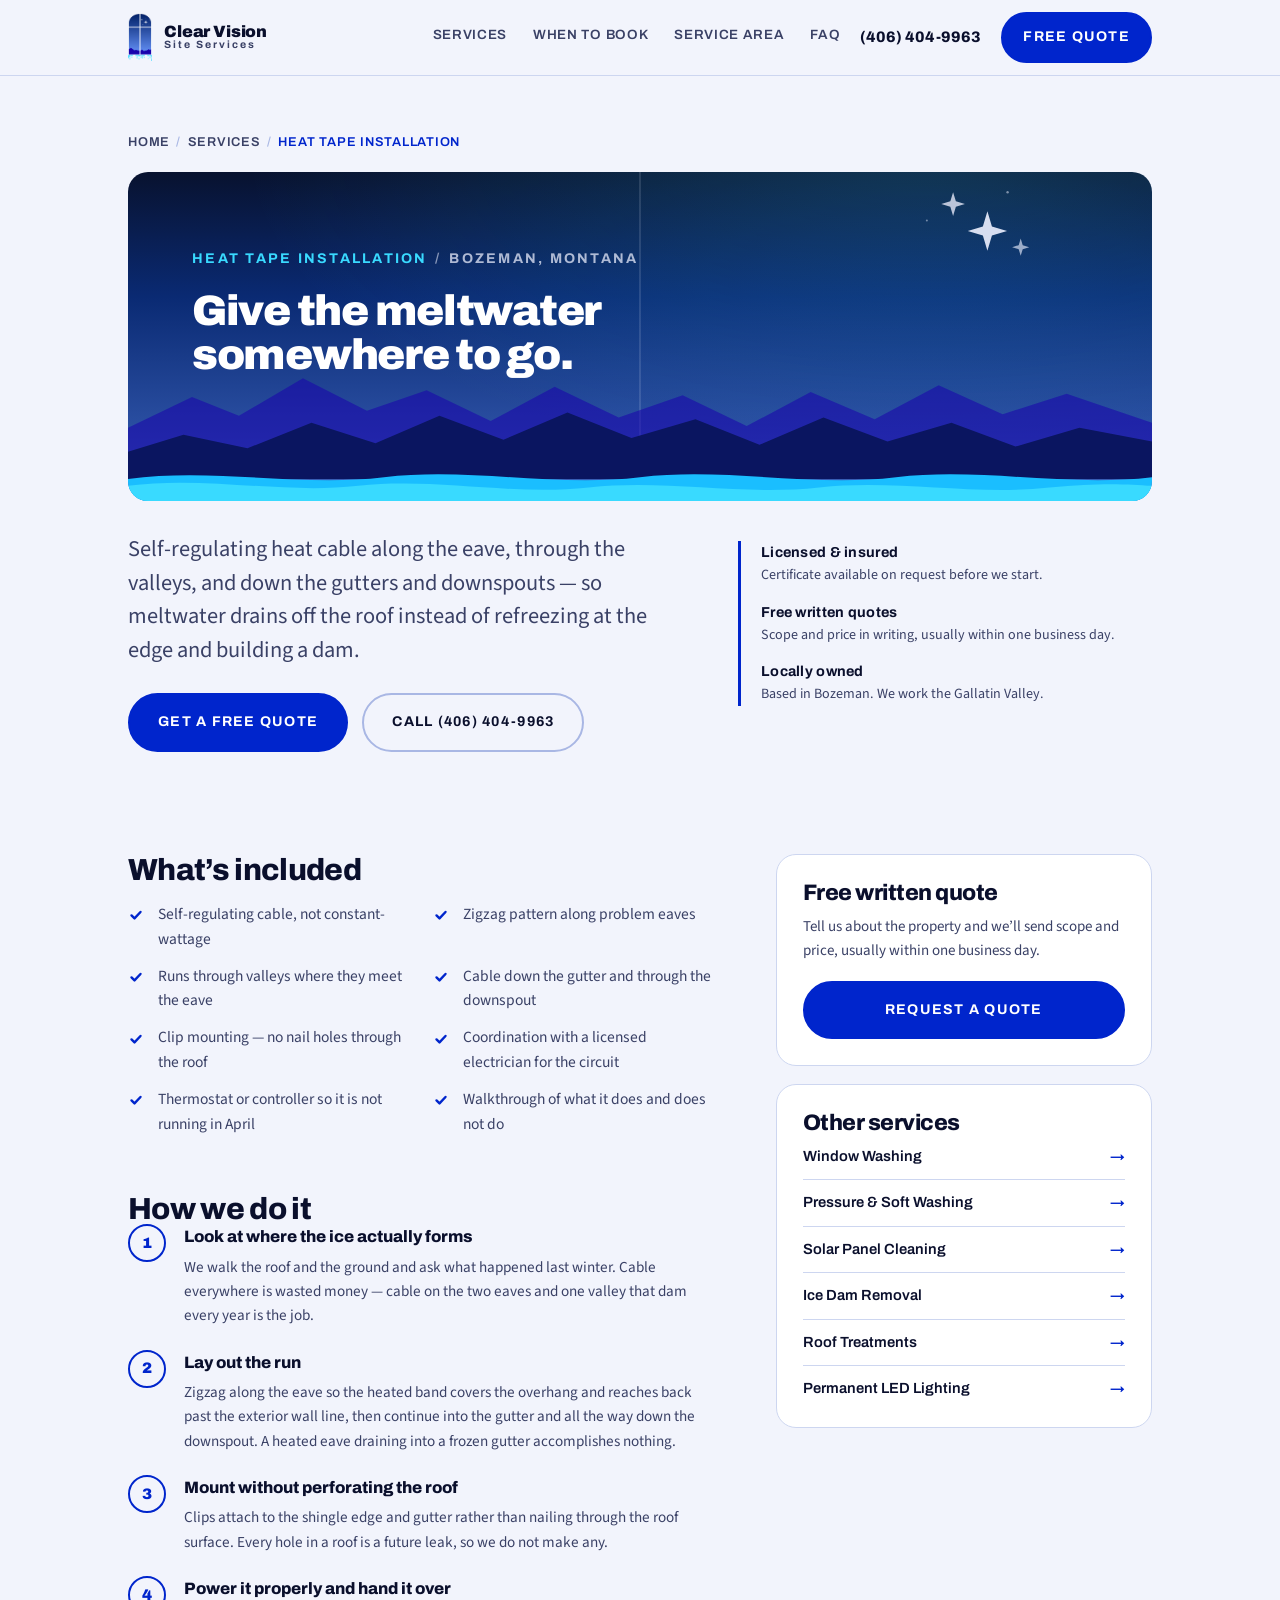
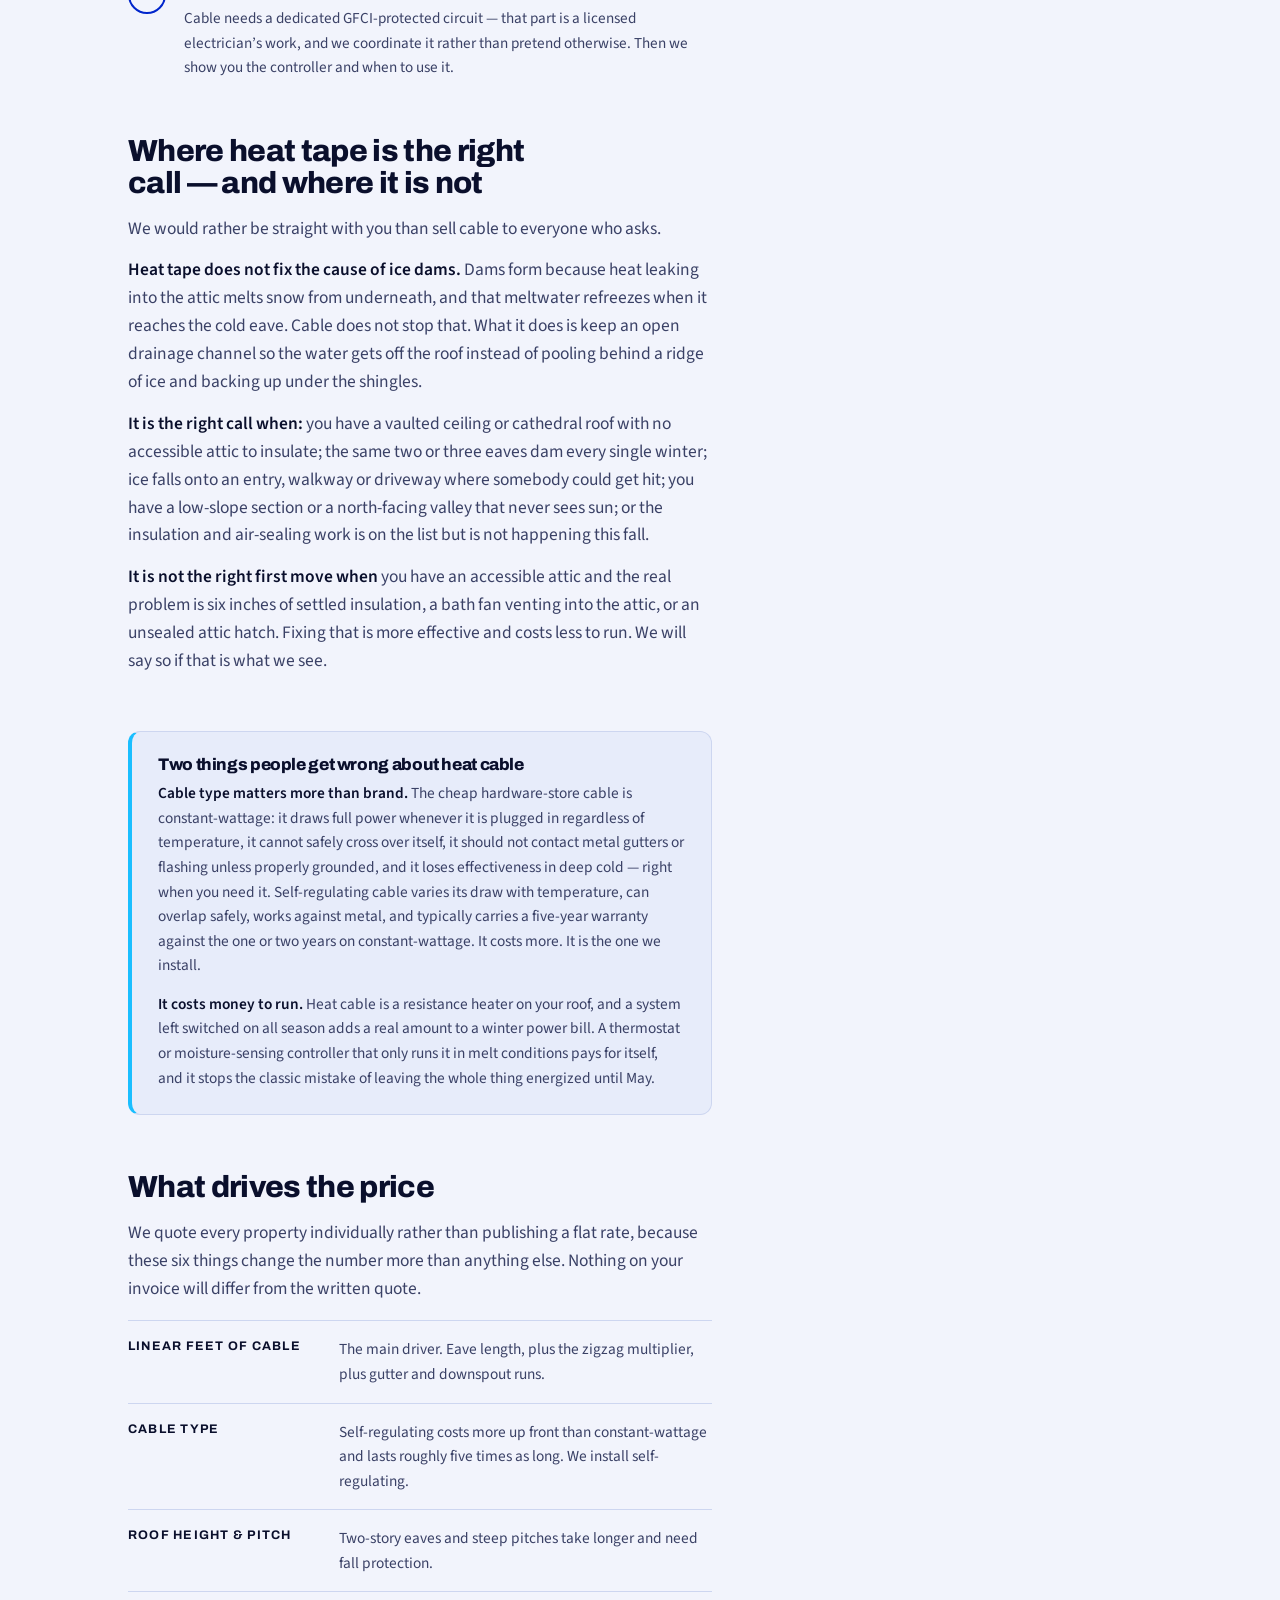
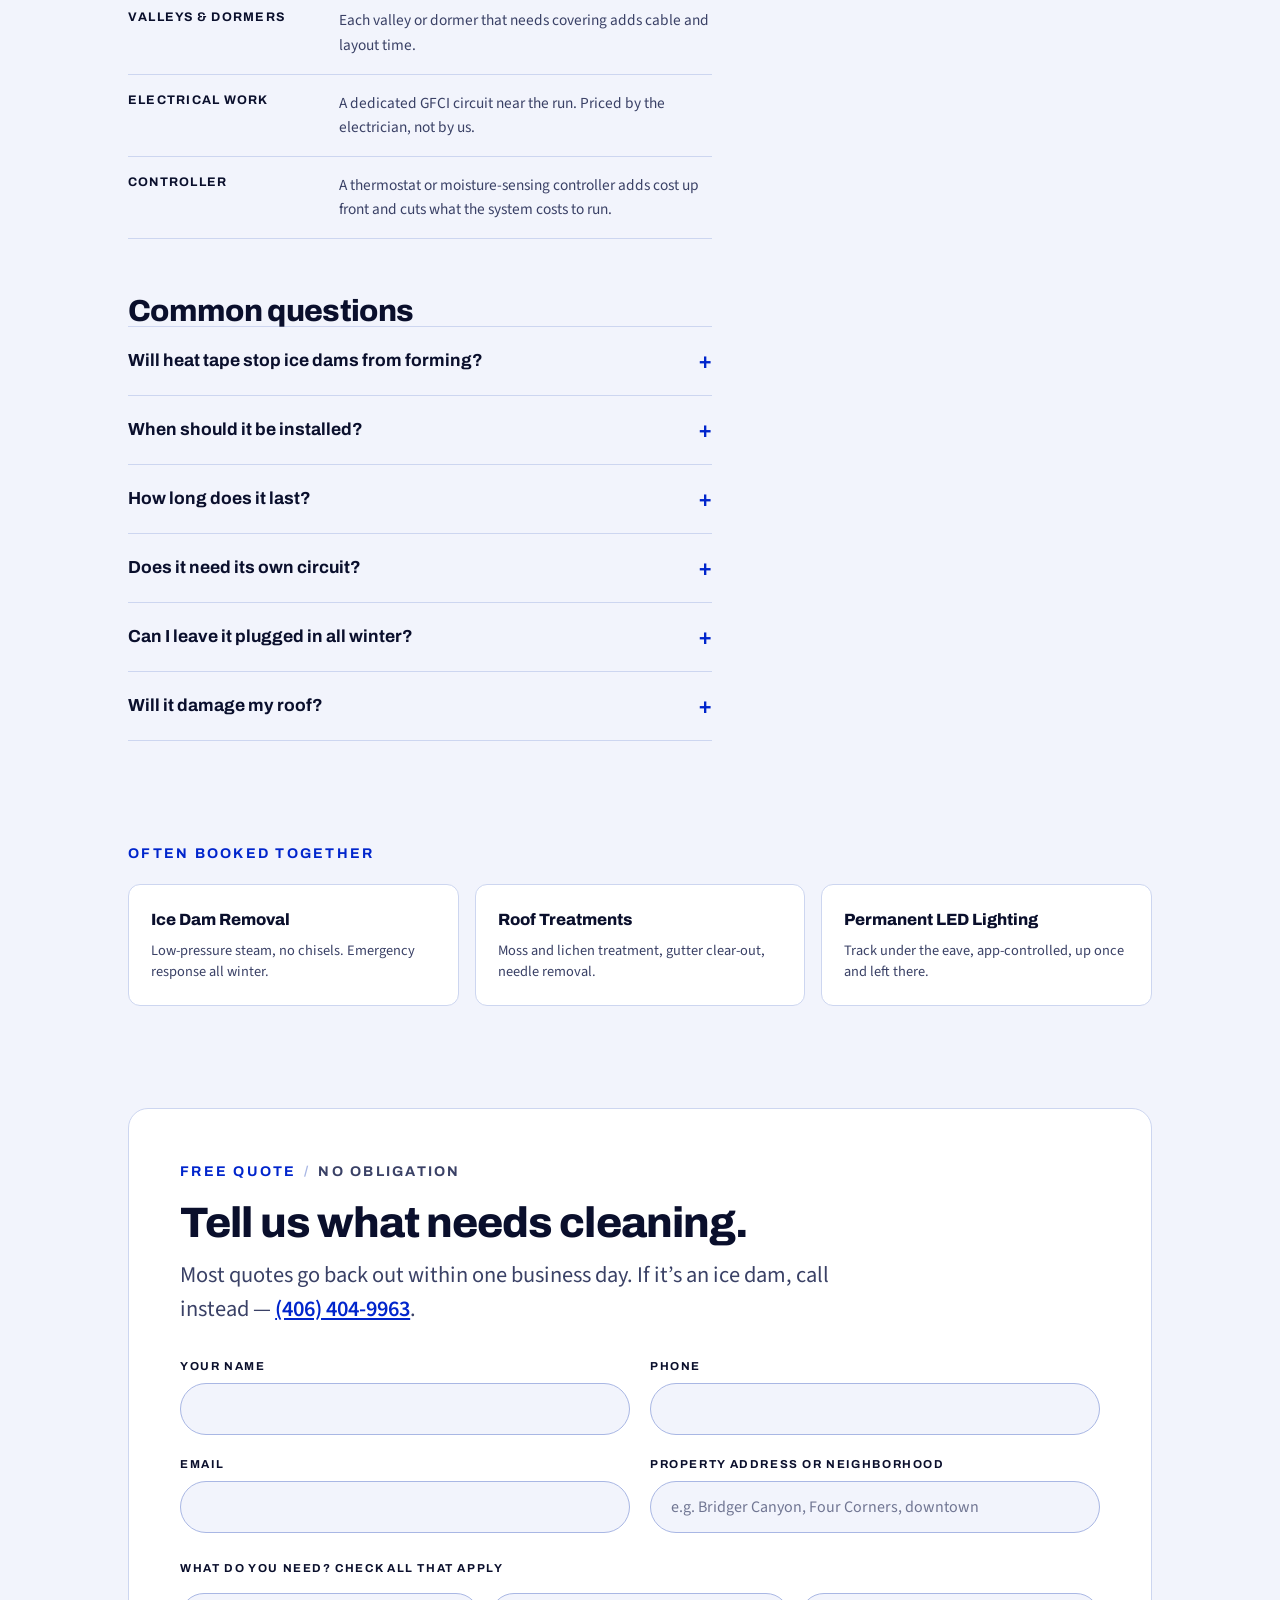
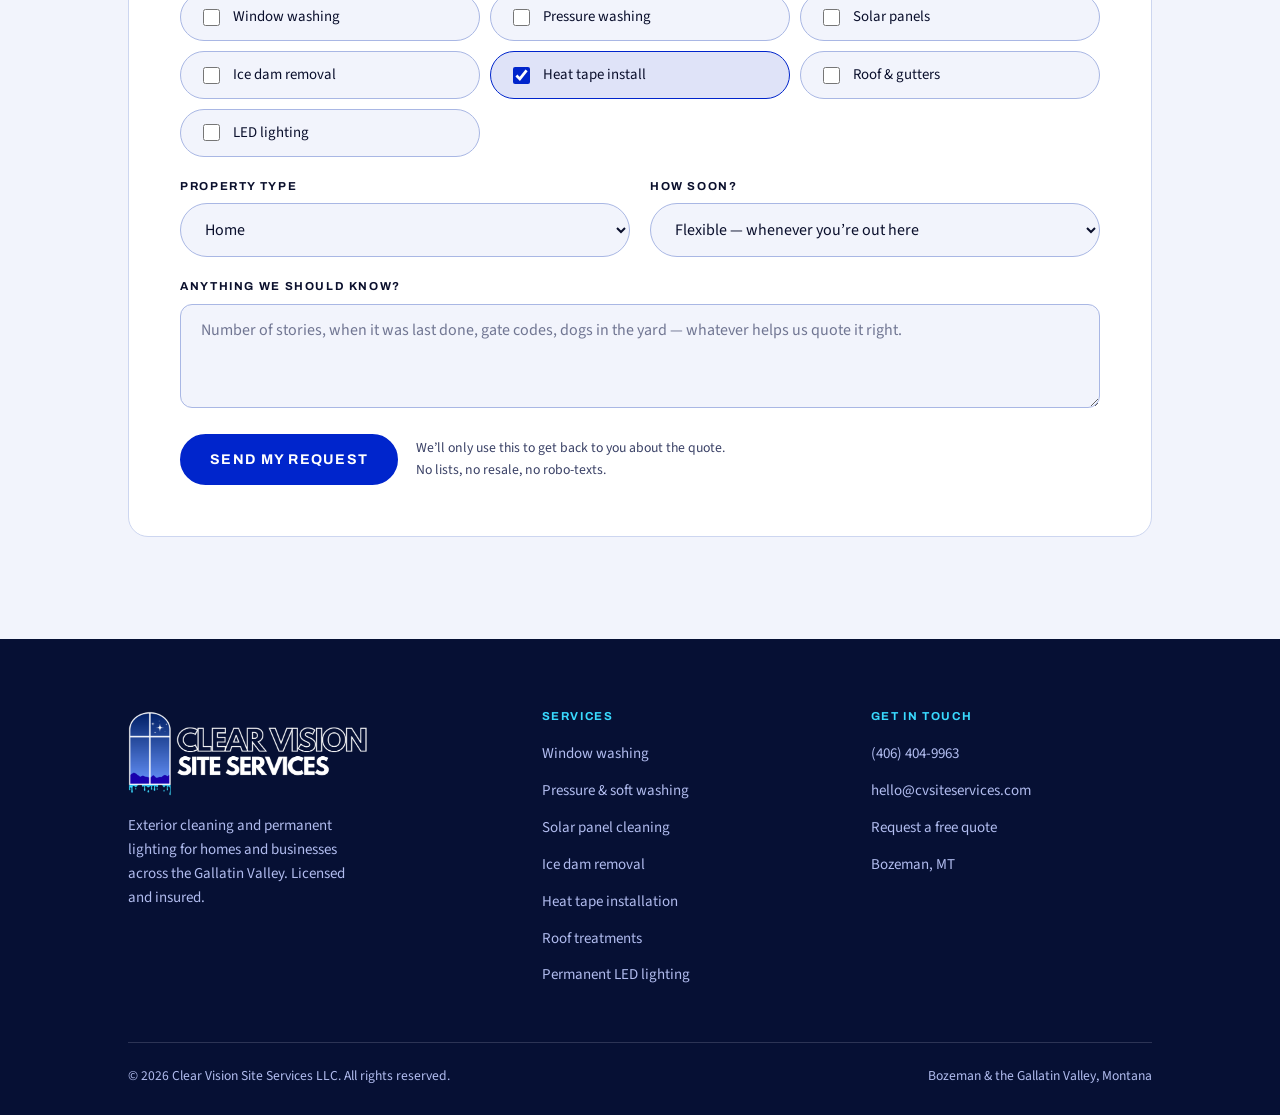
==== commit 85bc5f7c: "Update favicon, header mark, footer logo and social preview - Add sized favicons (16/32/48), apple-t" ====
--- a/heat-tape-installation.html
+++ b/heat-tape-installation.html
@@ -6,10 +6,16 @@
 <title>Heat Tape &amp; Roof De-Icing Cable Installation in Bozeman, MT | Clear Vision Site Services</title>
 <meta name="description" content="Heat tape and roof de-icing cable installation in Bozeman and the Gallatin Valley. Self-regulating cable on eaves, valleys, gutters and downspouts. Installed before the first hard freeze.">
 <link rel="canonical" href="https://cvsiteservices.com/heat-tape-installation.html">
-<link rel="icon" href="assets/favicon.png">
+<link rel="icon" type="image/png" sizes="32x32" href="assets/favicon-32.png">
+<link rel="icon" type="image/png" sizes="16x16" href="assets/favicon-16.png">
+<link rel="icon" type="image/png" sizes="48x48" href="assets/favicon-48.png">
+<link rel="apple-touch-icon" sizes="180x180" href="assets/apple-touch-icon.png">
+<link rel="manifest" href="site.webmanifest">
+<meta name="apple-mobile-web-app-title" content="Clear Vision">
+<meta name="theme-color" content="#0A0F2C">
 <meta property="og:title" content="Heat Tape & Roof De-Icing Cable Installation in Bozeman, MT | Clear Vision Site Services">
 <meta property="og:description" content="Heat tape and roof de-icing cable installation in Bozeman and the Gallatin Valley. Self-regulating cable on eaves, valleys, gutters and downspouts. Installed before the first hard freeze.">
-<meta property="og:image" content="assets/logo.png">
+<meta property="og:image" content="https://cvsiteservices.com/assets/social-preview.png">
 <meta property="og:type" content="website">
 <link rel="preconnect" href="https://fonts.googleapis.com">
 <link rel="preconnect" href="https://fonts.gstatic.com" crossorigin>
@@ -21,7 +27,7 @@
 <header class="site-header">
   <div class="wrap header-inner">
     <a class="brand" href="index.html">
-      <img src="assets/mark.png" alt="">
+      <img src="assets/mark.png" alt="" width="24" height="48">
       <span class="brand-name">
         <span class="l1">Clear Vision</span>
         <span class="l2">Site Services</span>
@@ -302,7 +308,7 @@
   <div class="wrap">
     <div class="footer-top">
       <div class="footer-brand">
-        <img src="assets/logo.png" alt="Clear Vision Site Services">
+        <img src="assets/logo-footer.png" alt="Clear Vision Site Services" width="240" height="85">
         <p>Exterior cleaning and permanent lighting for homes and businesses across the Gallatin Valley. Licensed and insured.</p>
       </div>
       <div>
--- a/assets/site.css
+++ b/assets/site.css
@@ -129,7 +129,7 @@
 }
 .header-inner{display:flex;align-items:center;gap:20px;padding-block:12px}
 .brand{display:flex;align-items:center;gap:12px;text-decoration:none;margin-right:auto}
-.brand img{width:30px;height:48px;object-fit:cover;border-radius:6px}
+.brand img{width:auto;height:48px;display:block}
 .brand-name{font-family:Archivo,sans-serif;font-weight:900;line-height:.98;letter-spacing:-.01em}
 .brand-name .l1{display:block;font-size:1.02rem;color:var(--ink)}
 .brand-name .l2{display:block;font-size:.66rem;letter-spacing:.19em;color:var(--ink-2);font-weight:700}
@@ -298,7 +298,7 @@
 /* ============ FOOTER ============ */
 .site-footer{background:#061034;color:var(--on-dark);padding-block:clamp(46px,6vw,72px) 28px}
 .footer-top{display:grid;grid-template-columns:1.3fr 1fr 1fr;gap:clamp(26px,4vw,48px)}
-.footer-brand img{width:132px;border-radius:10px;margin-bottom:18px}
+.footer-brand img{width:240px;max-width:100%;height:auto;display:block;margin-bottom:18px}
 .footer-brand p{color:var(--on-dark-2);font-size:.94rem;max-width:34ch}
 .site-footer h4{font-family:Archivo,sans-serif;font-weight:700;font-size:.72rem;letter-spacing:.14em;text-transform:uppercase;color:var(--cyan);margin-bottom:16px}
 .site-footer ul{list-style:none;margin:0;padding:0;display:flex;flex-direction:column;gap:9px}
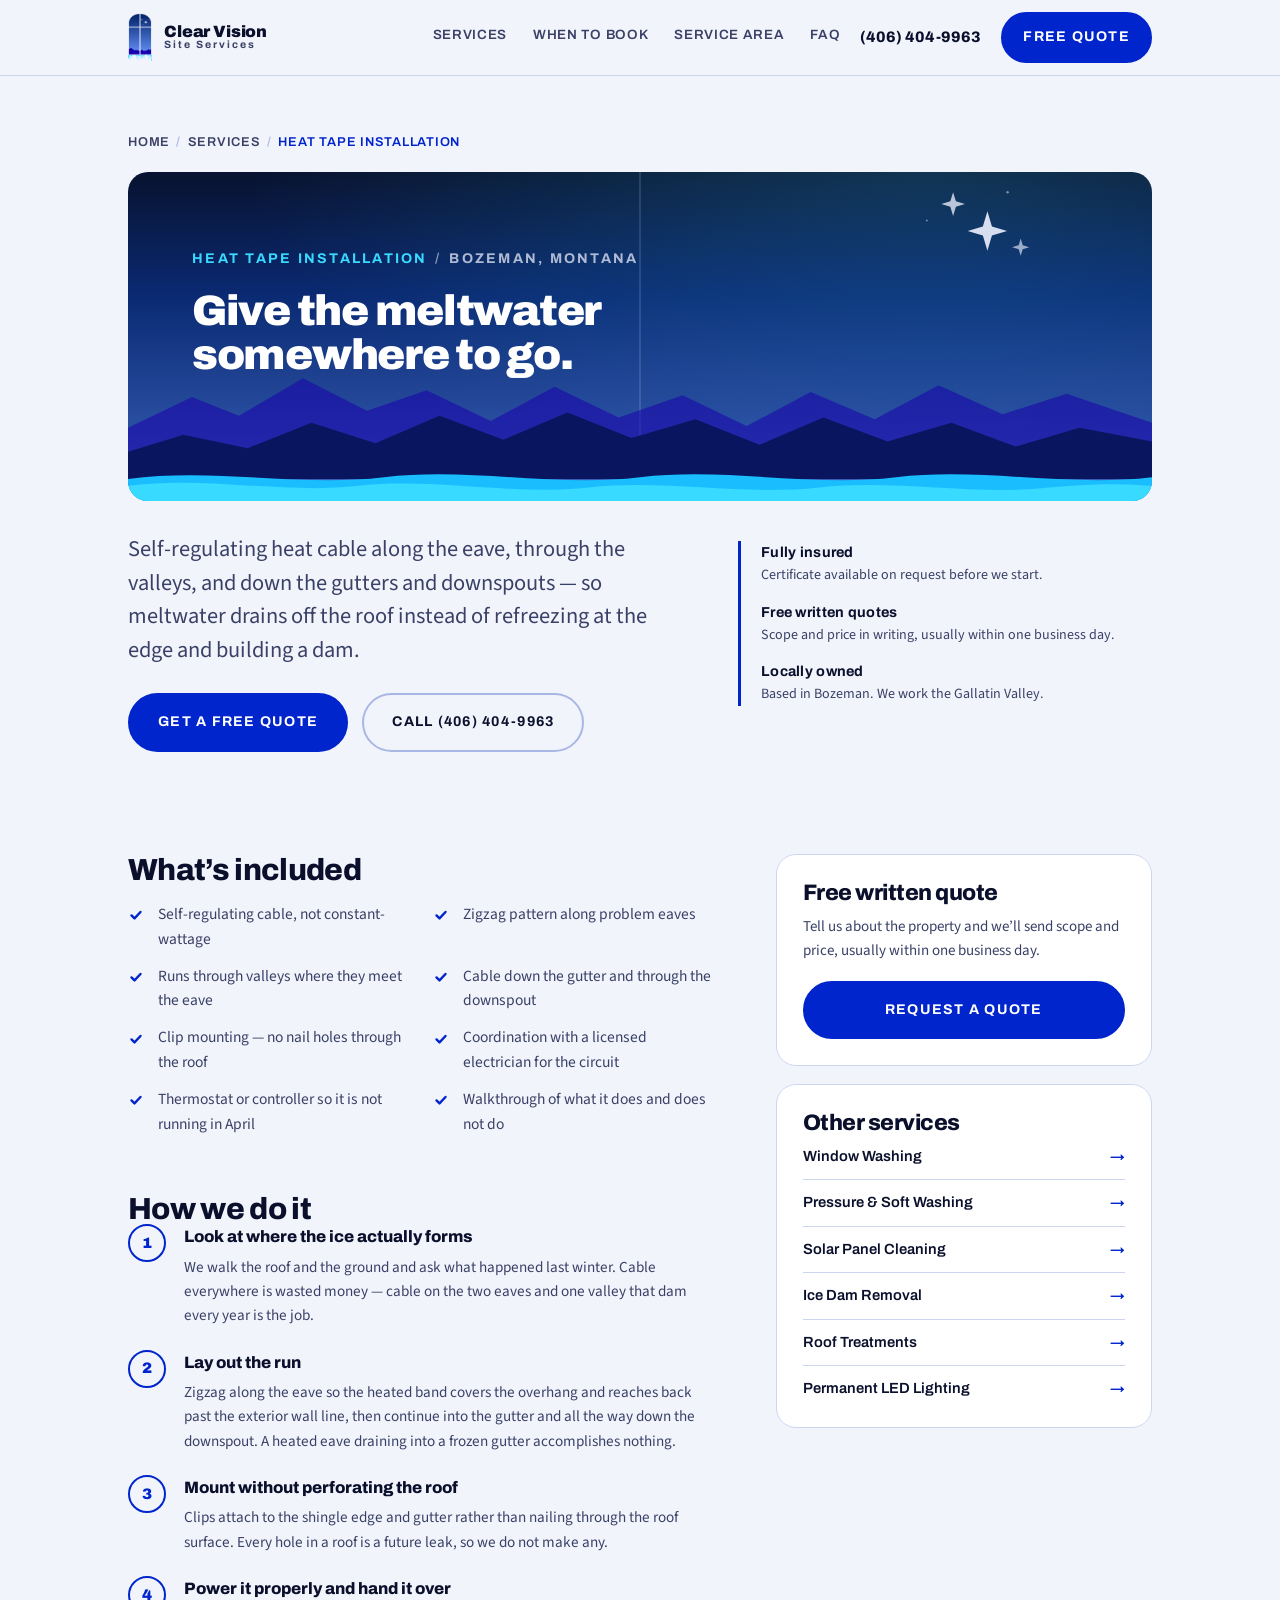
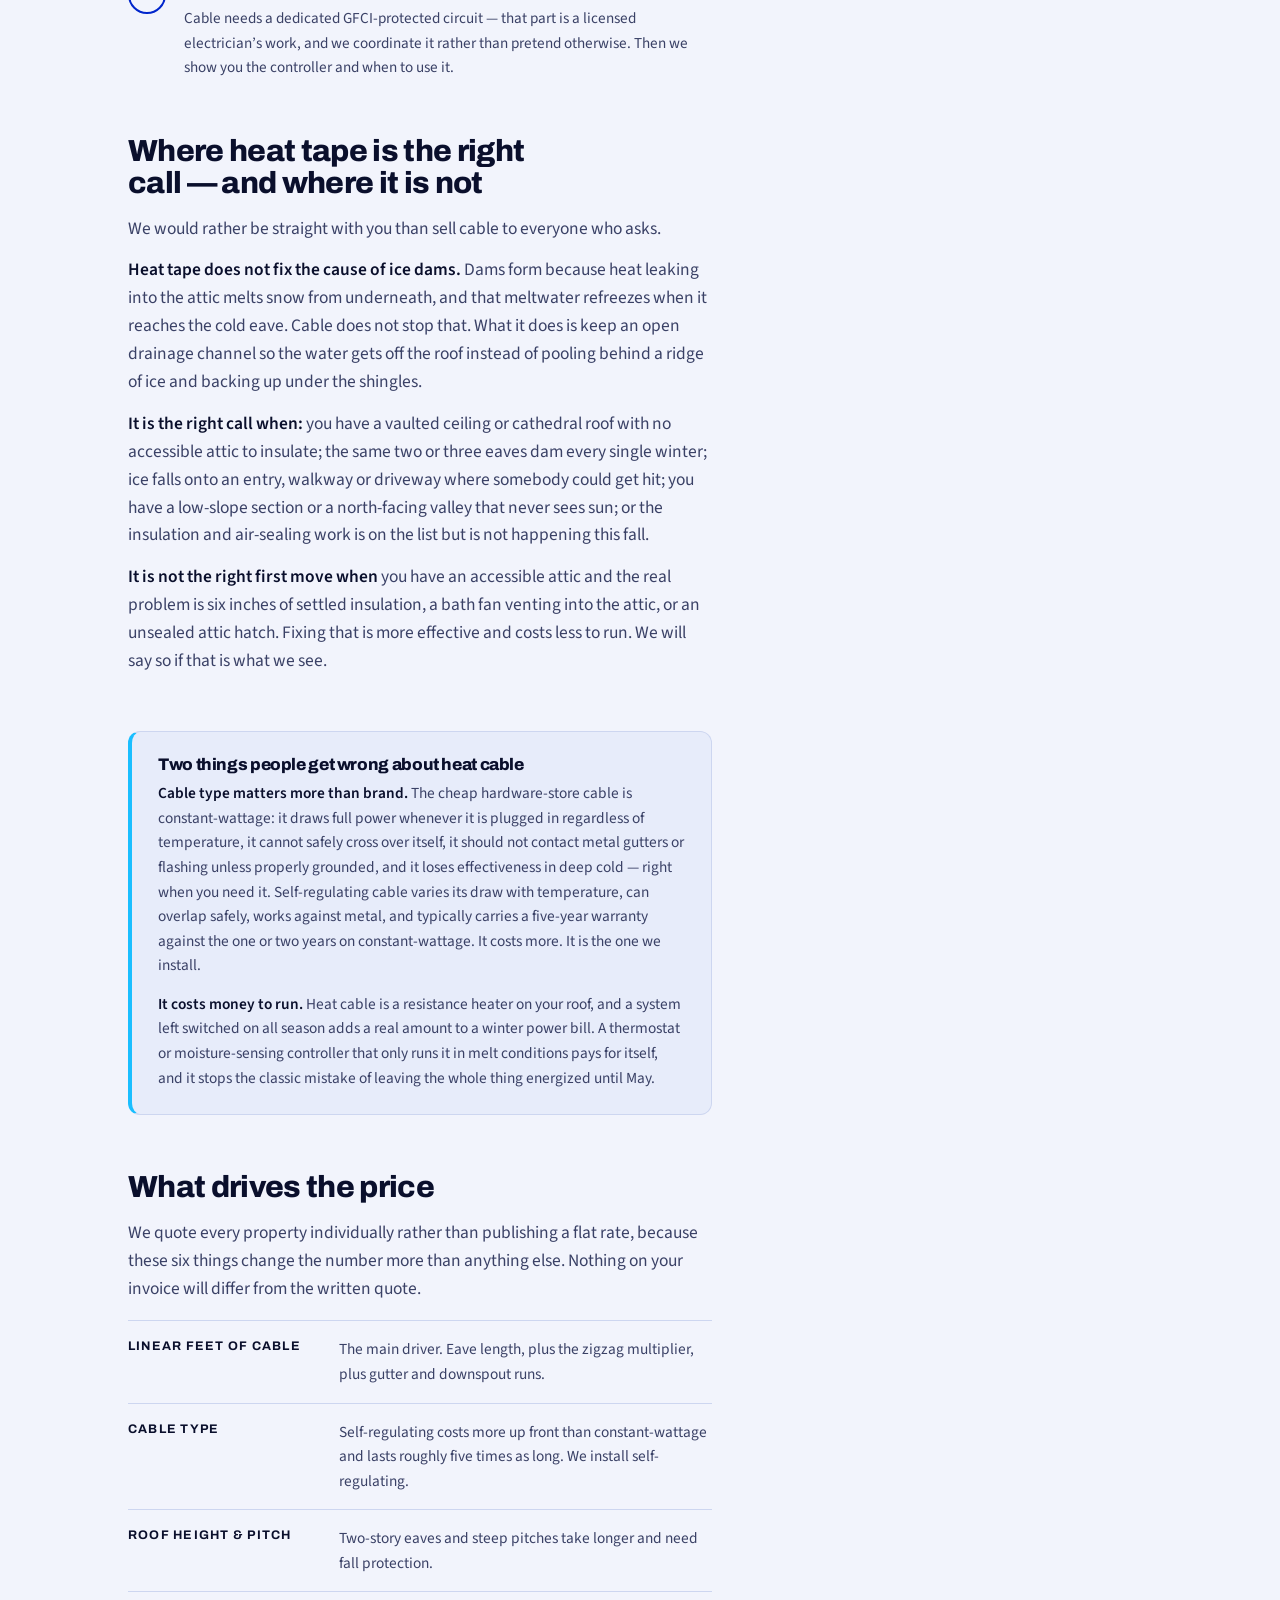
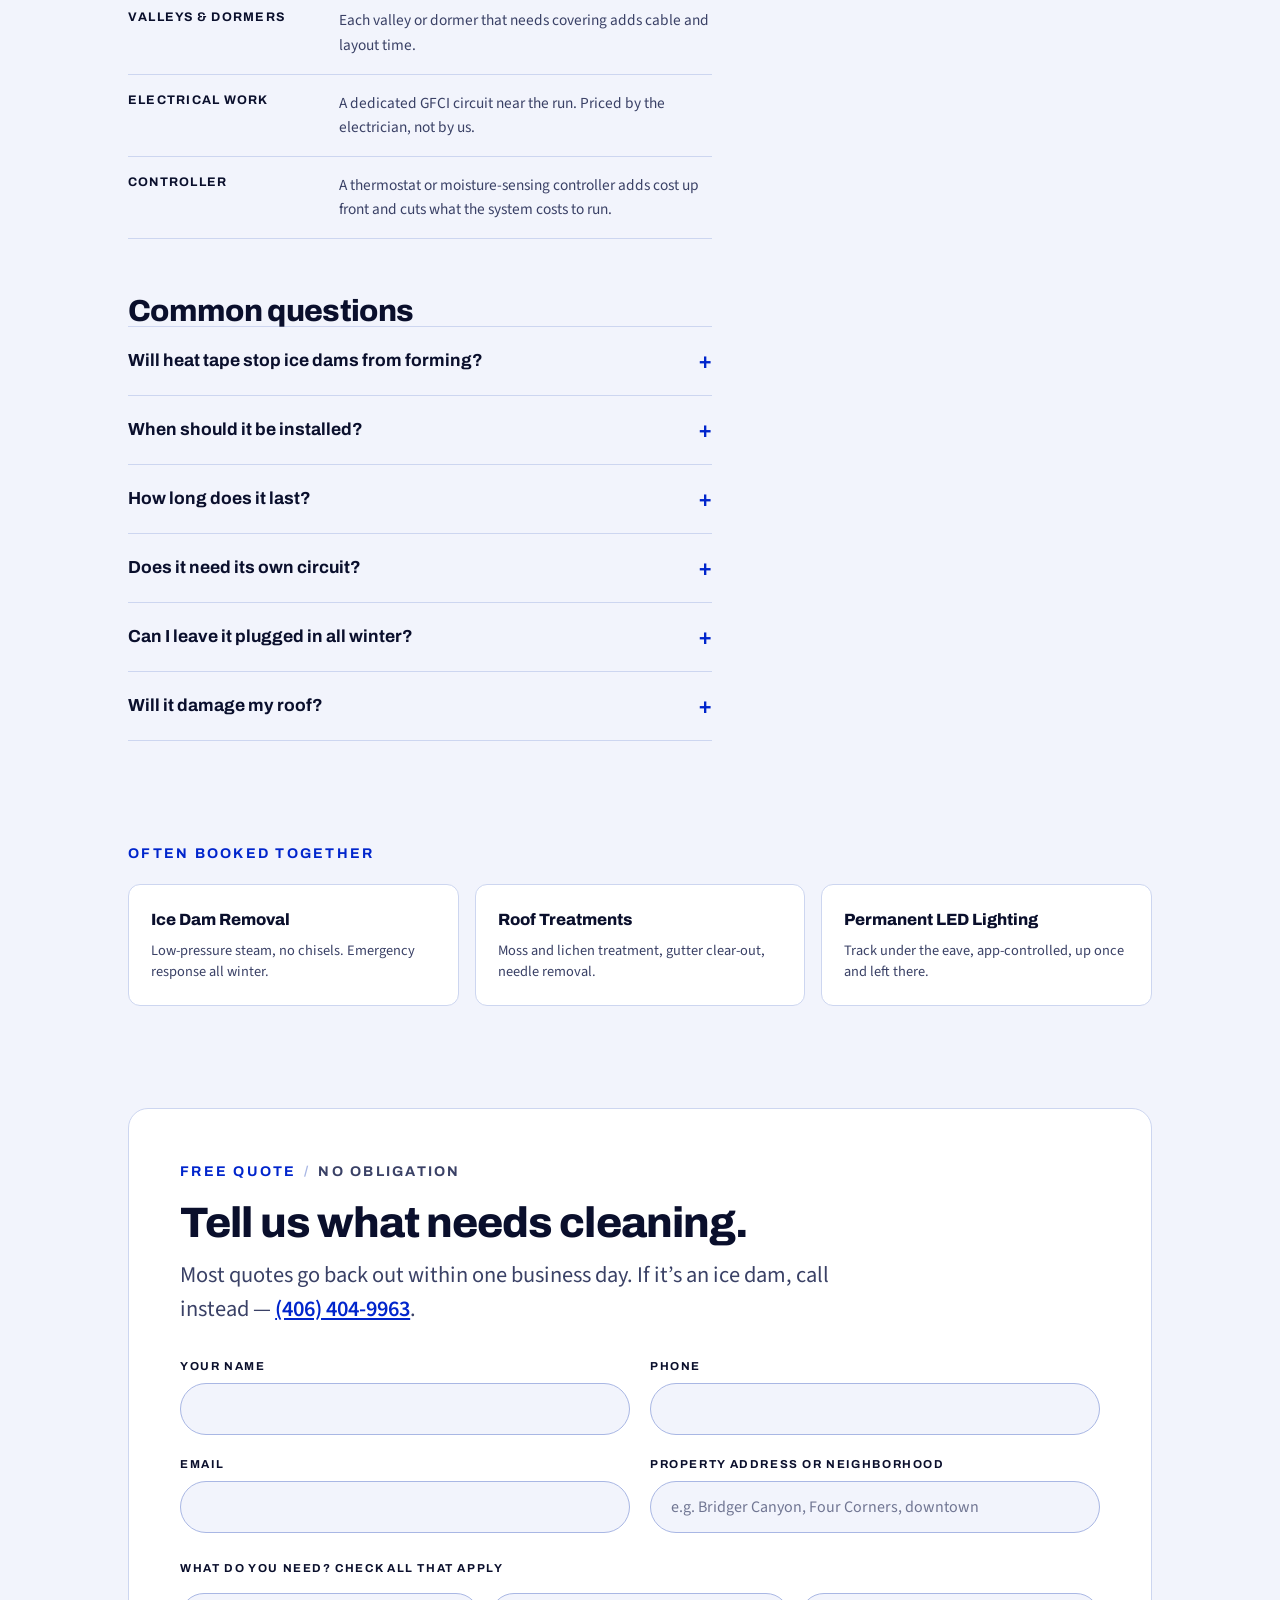
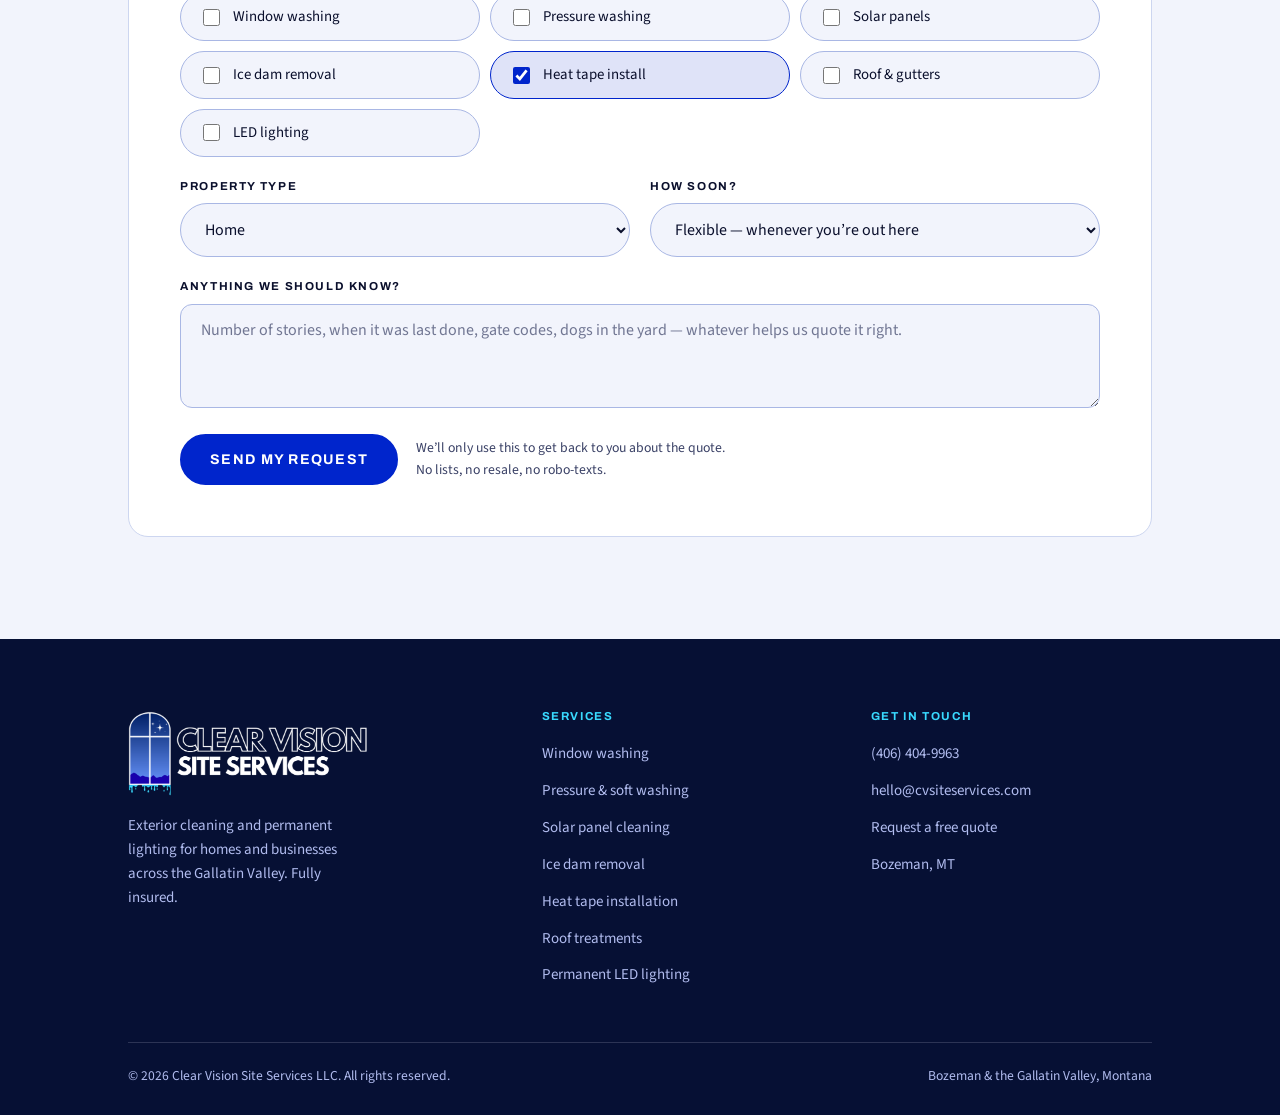
==== commit 3d82fbfe: "Connect quote forms to Formspree and drop "licensed" claims - Point all eight quote forms at https:/" ====
--- a/heat-tape-installation.html
+++ b/heat-tape-installation.html
@@ -87,7 +87,7 @@
           </div>
         </div>
         <div class="trust">
-          <div>Licensed &amp; insured <span>Certificate available on request before we start.</span></div>
+          <div>Fully insured <span>Certificate available on request before we start.</span></div>
           <div>Free written quotes <span>Scope and price in writing, usually within one business day.</span></div>
           <div>Locally owned <span>Based in Bozeman. We work the Gallatin Valley.</span></div>
         </div>
@@ -230,9 +230,9 @@
         <h2 style="font-size:var(--step-3)">Tell us what needs cleaning.</h2>
         <p class="lede" style="margin-top:14px">Most quotes go back out within one business day. If it&rsquo;s an ice dam, call instead &mdash; <a href="tel:+14064049963" style="color:var(--accent);font-weight:600">(406) 404-9963</a>.</p>
 
-        <form class="form-grid" action="https://formspree.io/f/YOUR_FORM_ID" method="POST">
+        <form class="form-grid" action="https://formspree.io/f/xbgjnzyq" method="POST">
           <input type="hidden" name="_subject" value="New quote request &mdash; Heat Tape Installation">
-          <input type="hidden" name="_next" value="thank-you.html">
+          <input type="hidden" name="_next" value="https://cvsiteservices.com/thank-you.html">
           <input type="hidden" name="page" value="heat-tape-installation">
           <div class="hp" aria-hidden="true">
             <label for="company-website">Leave this field empty</label>
@@ -309,7 +309,7 @@
     <div class="footer-top">
       <div class="footer-brand">
         <img src="assets/logo-footer.png" alt="Clear Vision Site Services" width="240" height="85">
-        <p>Exterior cleaning and permanent lighting for homes and businesses across the Gallatin Valley. Licensed and insured.</p>
+        <p>Exterior cleaning and permanent lighting for homes and businesses across the Gallatin Valley. Fully insured.</p>
       </div>
       <div>
         <h4>Services</h4>
